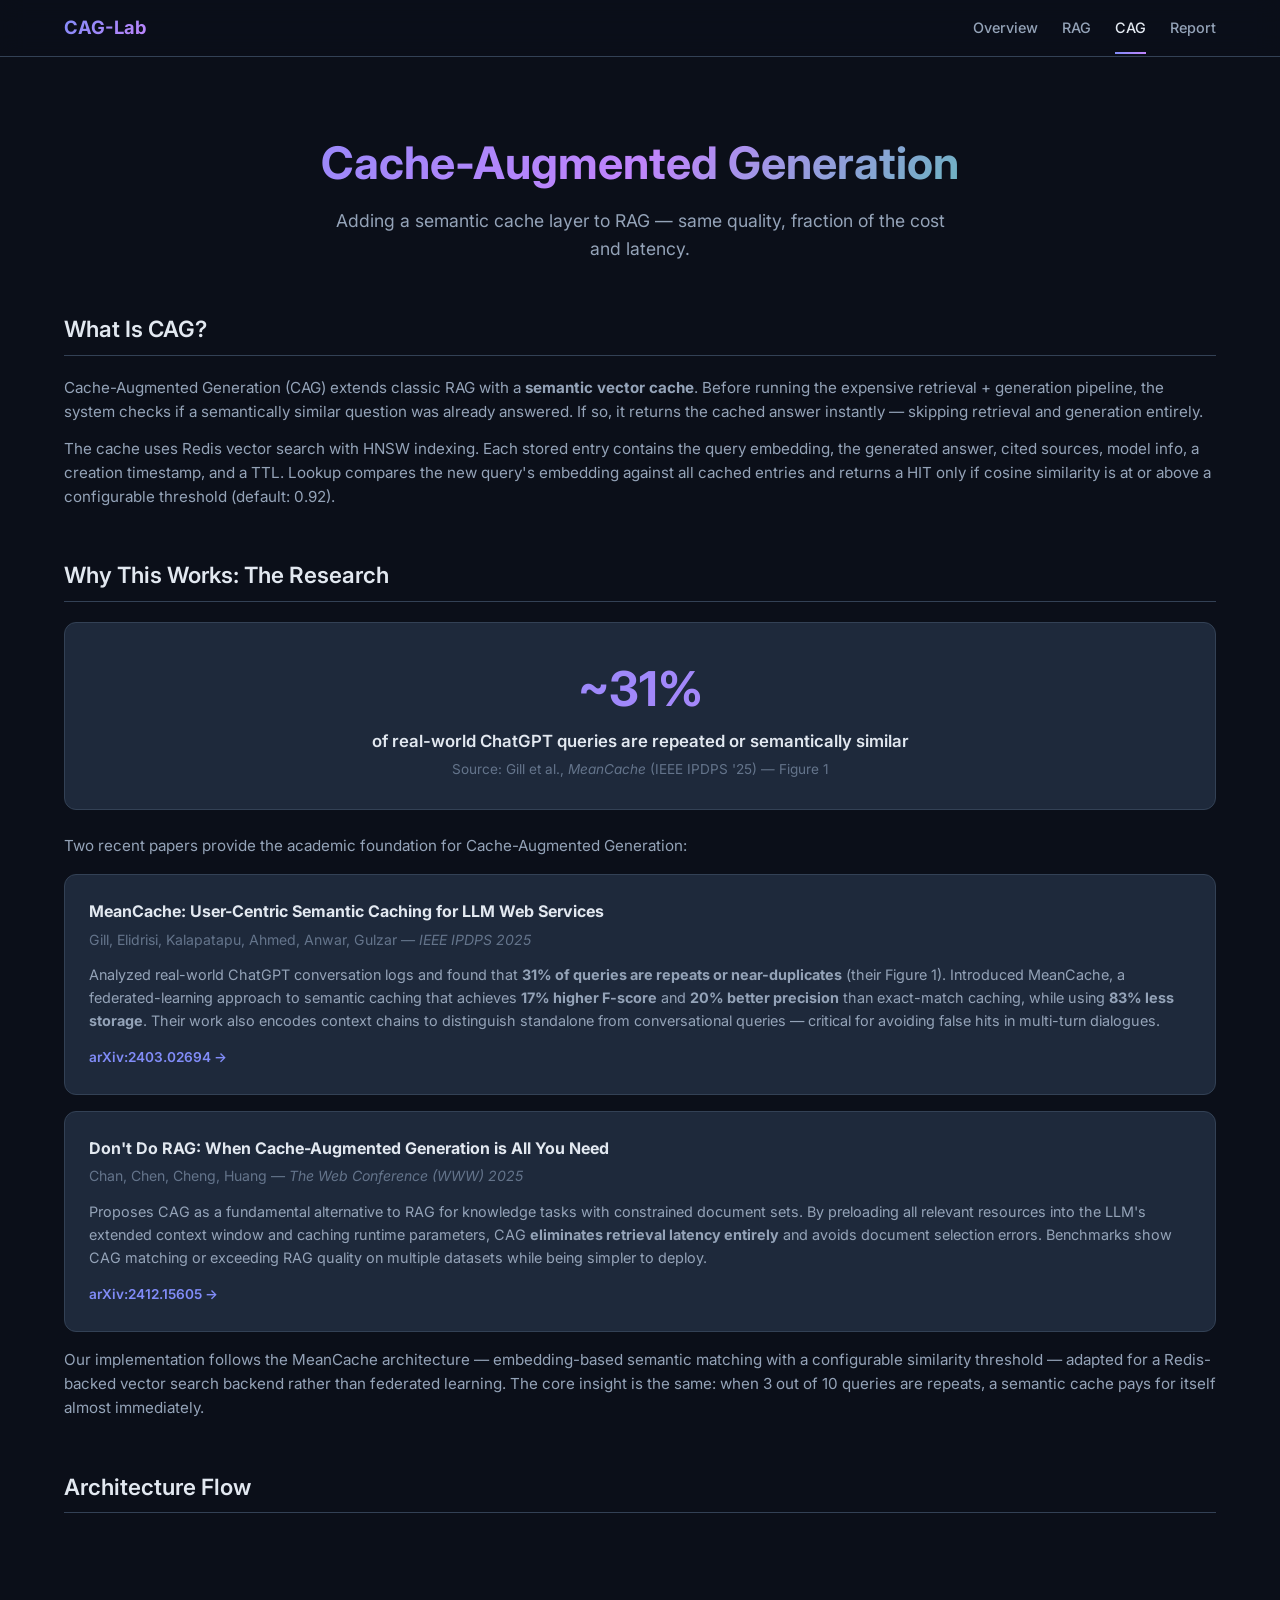
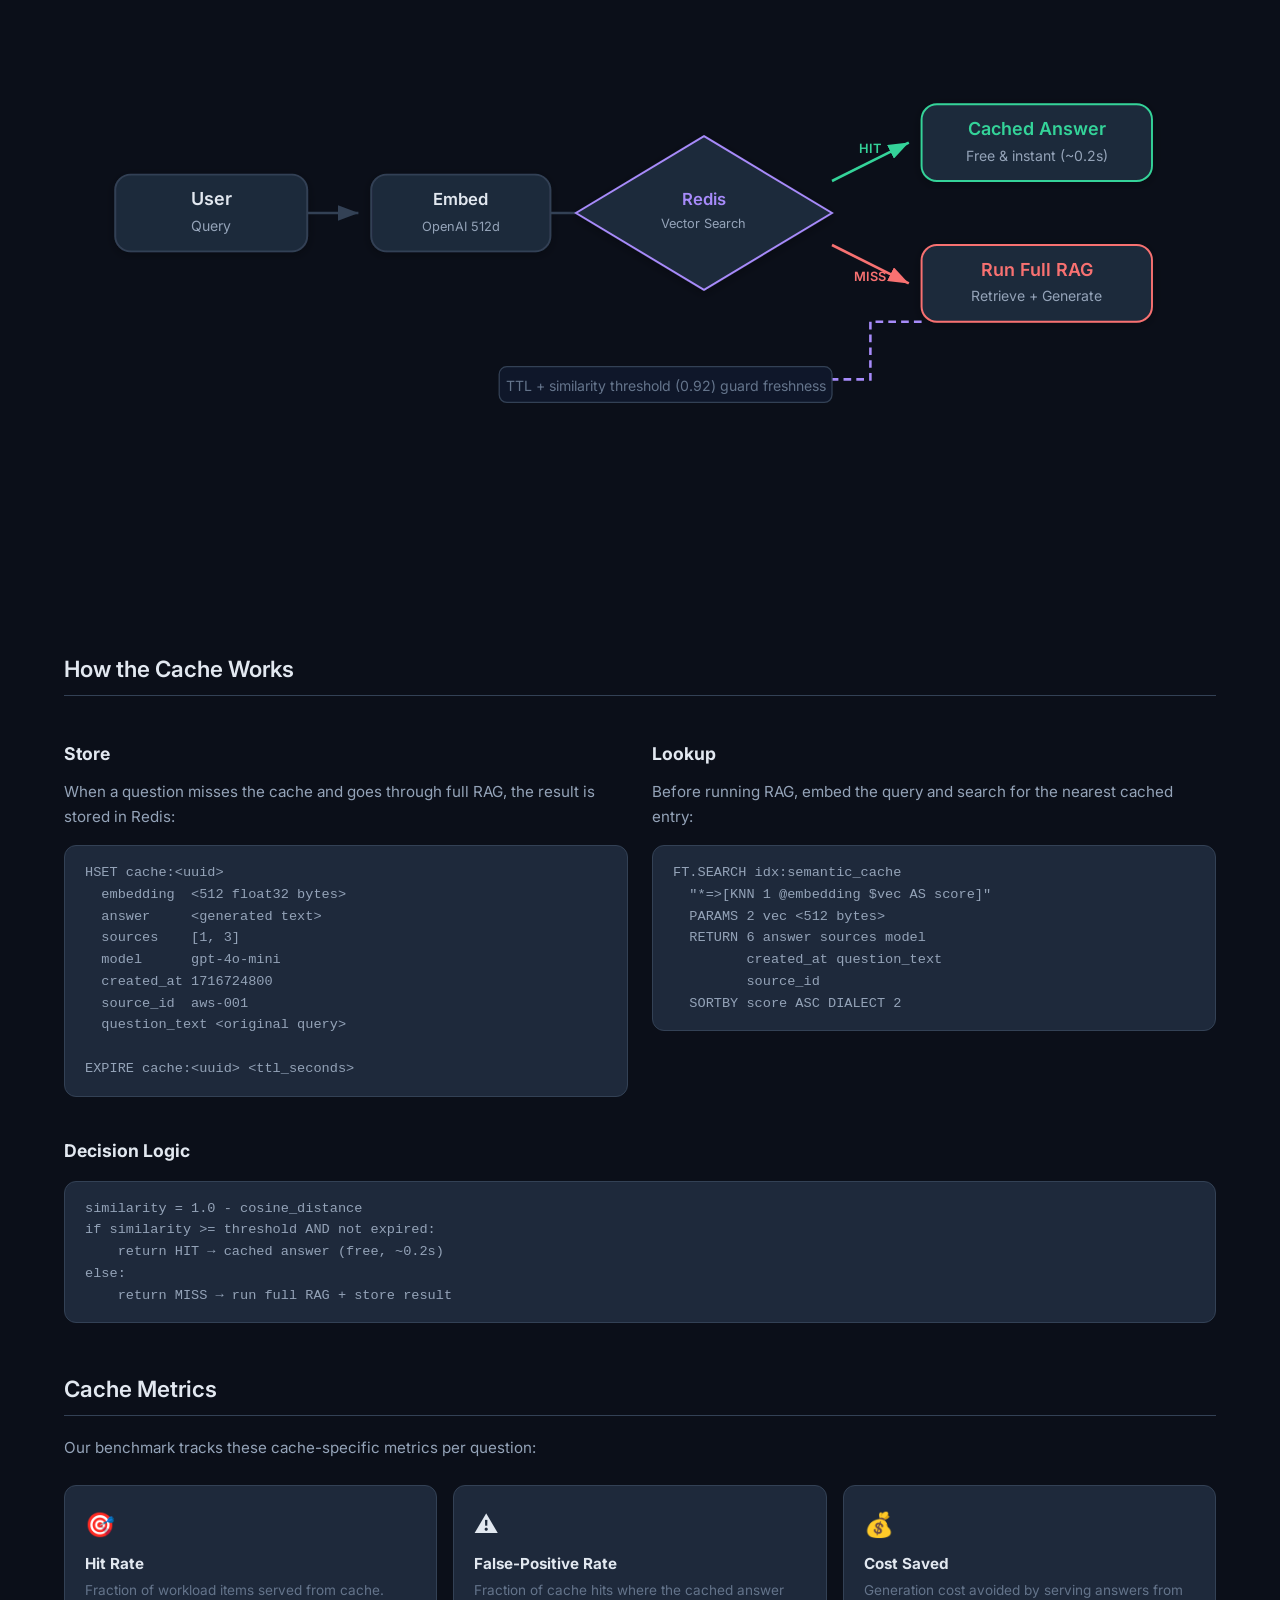
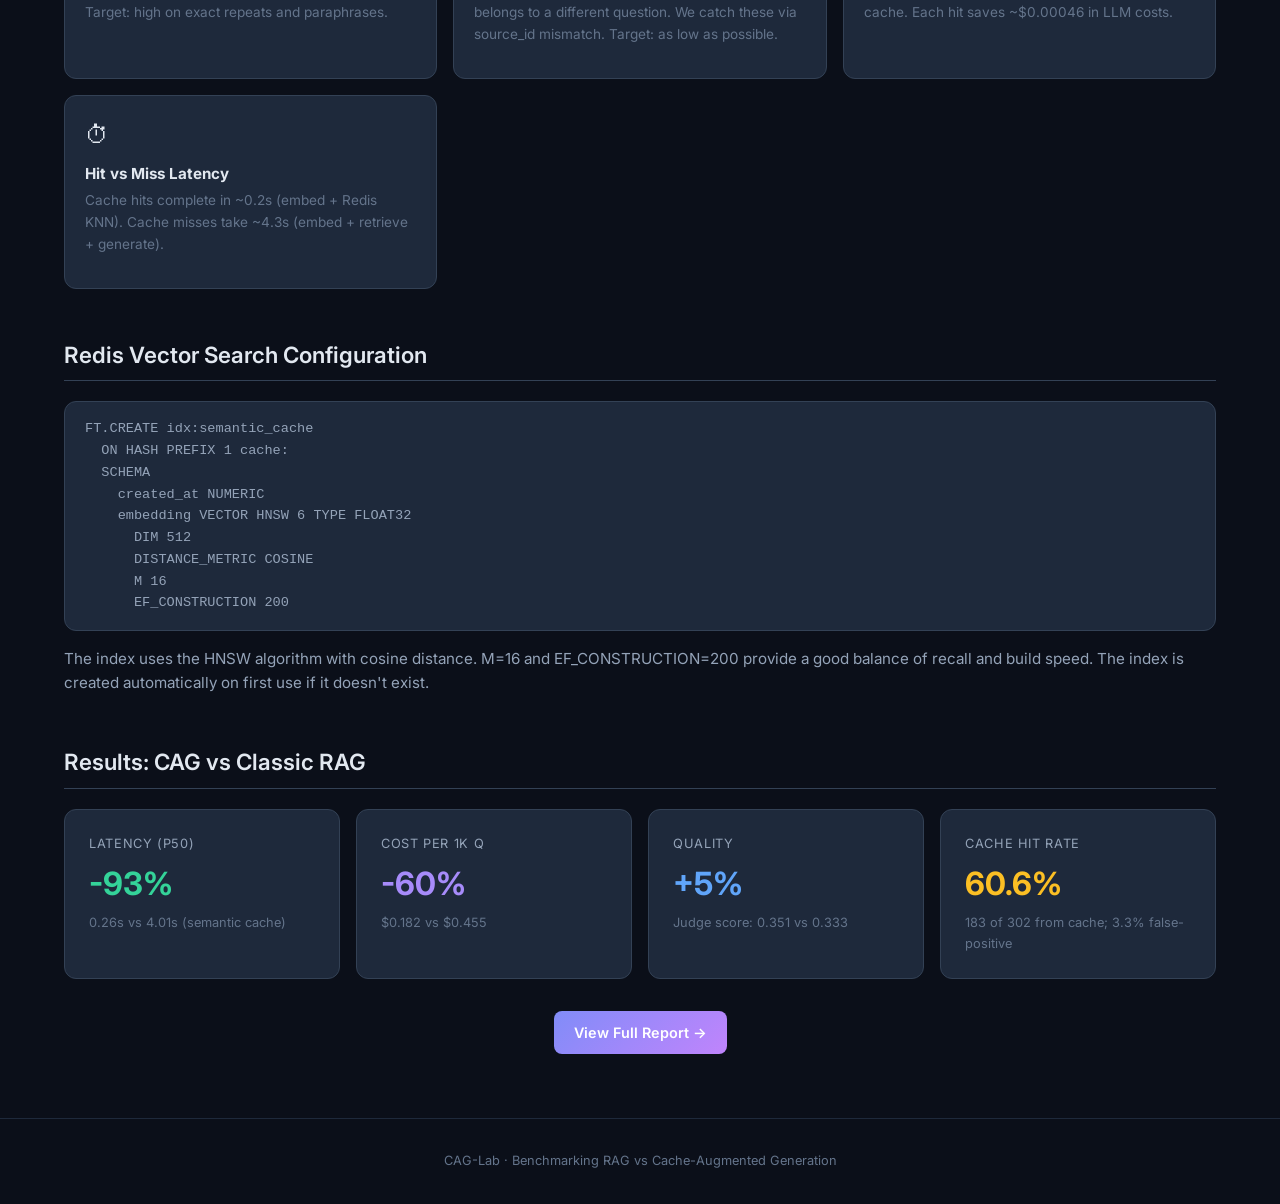
==== docs/cag.html @ b85b1c67 "Add RAG Baseline and Semantic Cache reports; implement comparison report generator - Created markdow" ====
<!DOCTYPE html>
<html lang="en">
<head>
<meta charset="UTF-8">
<meta name="viewport" content="width=device-width, initial-scale=1.0">
<title>CAG — Cache-Augmented Generation | CAG-Lab</title>
<link href="https://fonts.googleapis.com/css2?family=Inter:wght@400;600;700&display=swap" rel="stylesheet">
<link rel="stylesheet" href="assets/style.css">
</head>
<body>

<nav>
  <div class="nav-inner">
    <a href="index.html" class="nav-brand">CAG-Lab</a>
    <ul class="nav-links">
      <li><a href="index.html">Overview</a></li>
      <li><a href="rag.html">RAG</a></li>
      <li><a href="cag.html" class="active">CAG</a></li>
      <li><a href="report.html">Report</a></li>
    </ul>
  </div>
</nav>

<div class="container">

<section class="hero">
  <h1>Cache-Augmented Generation</h1>
  <p>Adding a semantic cache layer to RAG — same quality, fraction of the cost and latency.</p>
</section>

<div class="section">
  <h2>What Is CAG?</h2>
  <p>Cache-Augmented Generation (CAG) extends classic RAG with a <strong>semantic vector cache</strong>. Before running the expensive retrieval + generation pipeline, the system checks if a semantically similar question was already answered. If so, it returns the cached answer instantly — skipping retrieval and generation entirely.</p>
  <p>The cache uses Redis vector search with HNSW indexing. Each stored entry contains the query embedding, the generated answer, cited sources, model info, a creation timestamp, and a TTL. Lookup compares the new query's embedding against all cached entries and returns a HIT only if cosine similarity is at or above a configurable threshold (default: 0.92).</p>
</div>

<div class="section">
  <h2>Why This Works: The Research</h2>

  <div style="background:var(--surface); border-radius:var(--radius); padding:28px; border:1px solid var(--border); text-align:center; margin-bottom:24px;">
    <div style="font-size:3rem; font-weight:700; background:linear-gradient(135deg,var(--accent-1),var(--accent-2)); -webkit-background-clip:text; -webkit-text-fill-color:transparent;">~31%</div>
    <div style="font-size:1.05rem; color:var(--text); font-weight:600;">of real-world ChatGPT queries are repeated or semantically similar</div>
    <div style="font-size:0.85rem; color:var(--dim); margin-top:4px;">Source: Gill et al., <em>MeanCache</em> (IEEE IPDPS '25) — Figure 1</div>
  </div>

  <p>Two recent papers provide the academic foundation for Cache-Augmented Generation:</p>

  <div style="background:var(--surface); border-radius:var(--radius); padding:24px; border:1px solid var(--border); margin:16px 0;">
    <h4 style="color:var(--text); margin-bottom:4px;">MeanCache: User-Centric Semantic Caching for LLM Web Services</h4>
    <p style="color:var(--dim); font-size:0.88rem;">Gill, Elidrisi, Kalapatapu, Ahmed, Anwar, Gulzar — <em>IEEE IPDPS 2025</em></p>
    <p style="color:var(--muted); font-size:0.9rem; margin-top:8px;">Analyzed real-world ChatGPT conversation logs and found that <strong>31% of queries are repeats or near-duplicates</strong> (their Figure 1). Introduced MeanCache, a federated-learning approach to semantic caching that achieves <strong>17% higher F-score</strong> and <strong>20% better precision</strong> than exact-match caching, while using <strong>83% less storage</strong>. Their work also encodes context chains to distinguish standalone from conversational queries — critical for avoiding false hits in multi-turn dialogues.</p>
    <a href="https://arxiv.org/abs/2403.02694" target="_blank" rel="noopener" style="color:var(--accent-1); font-size:0.85rem; font-weight:600;">arXiv:2403.02694 &rarr;</a>
  </div>

  <div style="background:var(--surface); border-radius:var(--radius); padding:24px; border:1px solid var(--border); margin:16px 0;">
    <h4 style="color:var(--text); margin-bottom:4px;">Don't Do RAG: When Cache-Augmented Generation is All You Need</h4>
    <p style="color:var(--dim); font-size:0.88rem;">Chan, Chen, Cheng, Huang — <em>The Web Conference (WWW) 2025</em></p>
    <p style="color:var(--muted); font-size:0.9rem; margin-top:8px;">Proposes CAG as a fundamental alternative to RAG for knowledge tasks with constrained document sets. By preloading all relevant resources into the LLM's extended context window and caching runtime parameters, CAG <strong>eliminates retrieval latency entirely</strong> and avoids document selection errors. Benchmarks show CAG matching or exceeding RAG quality on multiple datasets while being simpler to deploy.</p>
    <a href="https://arxiv.org/abs/2412.15605" target="_blank" rel="noopener" style="color:var(--accent-1); font-size:0.85rem; font-weight:600;">arXiv:2412.15605 &rarr;</a>
  </div>

  <p style="margin-top:16px;">Our implementation follows the MeanCache architecture — embedding-based semantic matching with a configurable similarity threshold — adapted for a Redis-backed vector search backend rather than federated learning. The core insight is the same: when 3 out of 10 queries are repeats, a semantic cache pays for itself almost immediately.</p>
</div>

<div class="section">
  <h2>Architecture Flow</h2>

  <svg class="diagram" viewBox="0 0 900 480" xmlns="http://www.w3.org/2000/svg">
    <defs>
      <linearGradient id="g1" x1="0" y1="0" x2="1" y2="1"><stop offset="0%" stop-color="#818cf8"/><stop offset="100%" stop-color="#c084fc"/></linearGradient>
      <filter id="shadow"><feDropShadow dx="0" dy="2" stdDeviation="4" flood-opacity="0.3"/></filter>
    </defs>

    <!-- User Query -->
    <rect x="40" y="170" width="150" height="60" rx="12" fill="#1e293b" stroke="#334155" stroke-width="1.5" filter="url(#shadow)"/>
    <text x="115" y="194" fill="#e2e8f0" font-size="14" font-weight="600" text-anchor="middle">User</text>
    <text x="115" y="214" fill="#94a3b8" font-size="11" text-anchor="middle">Query</text>

    <!-- Arrow to Embed -->
    <line x1="190" y1="200" x2="230" y2="200" stroke="#334155" stroke-width="2" marker-end="url(#a1)"/>
    <defs><marker id="a1" markerWidth="8" markerHeight="6" refX="8" refY="3" orient="auto"><polygon points="0 0, 8 3, 0 6" fill="#334155"/></marker></defs>

    <!-- Embed -->
    <rect x="240" y="170" width="140" height="60" rx="12" fill="#1e293b" stroke="#334155" stroke-width="1.5" filter="url(#shadow)"/>
    <text x="310" y="194" fill="#e2e8f0" font-size="13" font-weight="600" text-anchor="middle">Embed</text>
    <text x="310" y="214" fill="#94a3b8" font-size="10" text-anchor="middle">OpenAI 512d</text>

    <!-- Arrow to Cache Decision -->
    <line x1="380" y1="200" x2="430" y2="200" stroke="#334155" stroke-width="2" marker-end="url(#a1)"/>

    <!-- Redis Cache (diamond shape) -->
    <polygon points="500,140 600,200 500,260 400,200" fill="#1e293b" stroke="#a78bfa" stroke-width="1.5" filter="url(#shadow)"/>
    <text x="500" y="194" fill="#a78bfa" font-size="13" font-weight="600" text-anchor="middle">Redis</text>
    <text x="500" y="212" fill="#94a3b8" font-size="10" text-anchor="middle">Vector Search</text>

    <!-- Arrow HIT -> -->
    <line x1="600" y1="175" x2="660" y2="145" stroke="#34d399" stroke-width="2" marker-end="url(#ag)"/>
    <text x="630" y="153" fill="#34d399" font-size="10" font-weight="600" text-anchor="middle">HIT</text>

    <!-- Cached Answer -->
    <rect x="670" y="115" width="180" height="60" rx="12" fill="#1e293b" stroke="#34d399" stroke-width="1.5" filter="url(#shadow)"/>
    <text x="760" y="139" fill="#34d399" font-size="14" font-weight="600" text-anchor="middle">Cached Answer</text>
    <text x="760" y="159" fill="#94a3b8" font-size="11" text-anchor="middle">Free &amp; instant (~0.2s)</text>

    <!-- Arrow MISS -> -->
    <line x1="600" y1="225" x2="660" y2="255" stroke="#f87171" stroke-width="2" marker-end="url(#ar)"/>
    <text x="630" y="253" fill="#f87171" font-size="10" font-weight="600" text-anchor="middle">MISS</text>

    <!-- MISS: Full RAG -->
    <rect x="670" y="225" width="180" height="60" rx="12" fill="#1e293b" stroke="#f87171" stroke-width="1.5" filter="url(#shadow)"/>
    <text x="760" y="249" fill="#f87171" font-size="14" font-weight="600" text-anchor="middle">Run Full RAG</text>
    <text x="760" y="269" fill="#94a3b8" font-size="11" text-anchor="middle">Retrieve + Generate</text>

    <!-- Arrow from full RAG back to cache (store) -->
    <path d="M670 285 L630 285 L630 330 L500 330" stroke="#a78bfa" stroke-width="2" fill="none" stroke-dasharray="6 4" marker-end="url(#ap)"/>
    <text x="565" y="345" fill="#a78bfa" font-size="10" text-anchor="middle">Store Result</text>

    <!-- TTL label -->
    <rect x="340" y="320" width="260" height="28" rx="6" fill="#0f172a" stroke="#334155" stroke-width="1"/>
    <text x="470" y="339" fill="#64748b" font-size="11" text-anchor="middle">TTL + similarity threshold (0.92) guard freshness</text>

    <defs>
      <marker id="ag" markerWidth="8" markerHeight="6" refX="8" refY="3" orient="auto"><polygon points="0 0, 8 3, 0 6" fill="#34d399"/></marker>
      <marker id="ar" markerWidth="8" markerHeight="6" refX="8" refY="3" orient="auto"><polygon points="0 0, 8 3, 0 6" fill="#f87171"/></marker>
      <marker id="ap" markerWidth="8" markerHeight="6" refX="8" refY="3" orient="auto"><polygon points="0 0, 8 3, 0 6" fill="#a78bfa"/></marker>
    </defs>
  </svg>
</div>

<div class="section">
  <h2>How the Cache Works</h2>
  <div class="two-col">
    <div>
      <h3>Store</h3>
      <p>When a question misses the cache and goes through full RAG, the result is stored in Redis:</p>
      <pre class="code-block">HSET cache:&lt;uuid&gt;
  embedding  &lt;512 float32 bytes&gt;
  answer     &lt;generated text&gt;
  sources    [1, 3]
  model      gpt-4o-mini
  created_at 1716724800
  source_id  aws-001
  question_text &lt;original query&gt;

EXPIRE cache:&lt;uuid&gt; &lt;ttl_seconds&gt;</pre>
    </div>
    <div>
      <h3>Lookup</h3>
      <p>Before running RAG, embed the query and search for the nearest cached entry:</p>
      <pre class="code-block">FT.SEARCH idx:semantic_cache
  "*=&gt;[KNN 1 @embedding $vec AS score]"
  PARAMS 2 vec &lt;512 bytes&gt;
  RETURN 6 answer sources model
         created_at question_text
         source_id
  SORTBY score ASC DIALECT 2</pre>
    </div>
  </div>

  <h3 style="margin-top:24px;">Decision Logic</h3>
  <pre class="code-block">similarity = 1.0 - cosine_distance
if similarity &gt;= threshold AND not expired:
    return HIT &rarr; cached answer (free, ~0.2s)
else:
    return MISS &rarr; run full RAG + store result</pre>
</div>

<div class="section">
  <h2>Cache Metrics</h2>
  <p>Our benchmark tracks these cache-specific metrics per question:</p>

  <div class="feature-grid">
    <div class="feature-item">
      <div class="icon">&#127919;</div>
      <h4>Hit Rate</h4>
      <p>Fraction of workload items served from cache. Target: high on exact repeats and paraphrases.</p>
    </div>
    <div class="feature-item">
      <div class="icon">&#9888;</div>
      <h4>False-Positive Rate</h4>
      <p>Fraction of cache hits where the cached answer belongs to a different question. We catch these via source_id mismatch. Target: as low as possible.</p>
    </div>
    <div class="feature-item">
      <div class="icon">&#128176;</div>
      <h4>Cost Saved</h4>
      <p>Generation cost avoided by serving answers from cache. Each hit saves ~$0.00046 in LLM costs.</p>
    </div>
    <div class="feature-item">
      <div class="icon">&#9201;</div>
      <h4>Hit vs Miss Latency</h4>
      <p>Cache hits complete in ~0.2s (embed + Redis KNN). Cache misses take ~4.3s (embed + retrieve + generate).</p>
    </div>
  </div>
</div>

<div class="section">
  <h2>Redis Vector Search Configuration</h2>
  <pre class="code-block">FT.CREATE idx:semantic_cache
  ON HASH PREFIX 1 cache:
  SCHEMA
    created_at NUMERIC
    embedding VECTOR HNSW 6 TYPE FLOAT32
      DIM 512
      DISTANCE_METRIC COSINE
      M 16
      EF_CONSTRUCTION 200</pre>
  <p style="margin-top:12px;">The index uses the HNSW algorithm with cosine distance. M=16 and EF_CONSTRUCTION=200 provide a good balance of recall and build speed. The index is created automatically on first use if it doesn't exist.</p>
</div>

<div class="section">
  <h2>Results: CAG vs Classic RAG</h2>
  <div class="cards">
    <div class="card">
      <div class="label">Latency (p50)</div>
      <div class="value green">-93%</div>
      <div class="sub">0.26s vs 4.01s (semantic cache)</div>
    </div>
    <div class="card">
      <div class="label">Cost per 1k Q</div>
      <div class="value purple">-60%</div>
      <div class="sub">$0.182 vs $0.455</div>
    </div>
    <div class="card">
      <div class="label">Quality</div>
      <div class="value blue">+5%</div>
      <div class="sub">Judge score: 0.351 vs 0.333</div>
    </div>
    <div class="card">
      <div class="label">Cache Hit Rate</div>
      <div class="value amber">60.6%</div>
      <div class="sub">183 of 302 from cache; 3.3% false-positive</div>
    </div>
  </div>
  <p style="margin-top:16px; text-align:center;">
    <a href="report.html" class="btn primary">View Full Report &rarr;</a>
  </p>
</div>

</div>

<footer>
  CAG-Lab &middot; Benchmarking RAG vs Cache-Augmented Generation
</footer>

</body>
</html>
---- docs/assets/style.css ----
:root {
  --bg: #0b0f19;
  --surface: #1e293b;
  --surface-hover: #263348;
  --border: #334155;
  --text: #e2e8f0;
  --muted: #94a3b8;
  --dim: #64748b;
  --accent-1: #818cf8;
  --accent-2: #c084fc;
  --green: #34d399;
  --blue: #60a5fa;
  --purple: #a78bfa;
  --amber: #fbbf24;
  --red: #f87171;
  --radius: 12px;
}

* { margin:0; padding:0; box-sizing:border-box; }

body {
  font-family: 'Inter', -apple-system, BlinkMacSystemFont, sans-serif;
  background: var(--bg);
  color: var(--text);
  line-height: 1.6;
  min-height: 100vh;
}

a { color: var(--accent-1); text-decoration: none; transition: color .15s; }
a:hover { color: var(--accent-2); }

nav {
  position: sticky; top: 0; z-index: 100;
  background: rgba(11,15,25,.92);
  backdrop-filter: blur(12px);
  border-bottom: 1px solid var(--border);
}
.nav-inner {
  max-width: 1200px; margin: 0 auto; padding: 0 24px;
  display: flex; align-items: center; gap: 32px; height: 56px;
}
.nav-brand {
  font-size: 1.15rem; font-weight: 700;
  background: linear-gradient(135deg, var(--accent-1), var(--accent-2));
  -webkit-background-clip: text; -webkit-text-fill-color: transparent;
}
.nav-links { display: flex; gap: 24px; list-style: none; margin-left: auto; }
.nav-links a { color: var(--muted); font-size: 0.9rem; font-weight: 500; }
.nav-links a:hover, .nav-links a.active { color: var(--text); }
.nav-links a.active { position: relative; }
.nav-links a.active::after {
  content: ''; position: absolute; bottom: -18px; left: 0; right: 0;
  height: 2px; background: linear-gradient(90deg, var(--accent-1), var(--accent-2));
}

.container { max-width: 1200px; margin: 0 auto; padding: 0 24px; }
footer {
  text-align: center; color: var(--dim); font-size: 0.8rem;
  padding: 32px 24px; border-top: 1px solid var(--surface); margin-top: 64px;
}

.hero { text-align: center; padding: 80px 24px 48px; }
.hero h1 {
  font-size: 2.8rem; font-weight: 700; line-height: 1.2;
  background: linear-gradient(135deg, var(--accent-1), var(--accent-2), var(--green));
  -webkit-background-clip: text; -webkit-text-fill-color: transparent;
}
.hero p { color: var(--muted); font-size: 1.1rem; margin-top: 16px; max-width: 640px; margin-left: auto; margin-right: auto; }

.section { margin-bottom: 48px; }
.section h2 {
  font-size: 1.4rem; font-weight: 600;
  color: var(--text);
  border-bottom: 1px solid var(--border);
  padding-bottom: 8px; margin-bottom: 20px;
}
.section h3 { font-size: 1.1rem; color: var(--text); margin: 24px 0 12px; }
.section p { color: var(--muted); font-size: 0.95rem; margin-bottom: 12px; }

.cards {
  display: grid;
  grid-template-columns: repeat(auto-fit, minmax(260px, 1fr));
  gap: 16px; margin-bottom: 32px;
}
.card {
  background: var(--surface); border-radius: var(--radius);
  padding: 24px; border: 1px solid var(--border);
  transition: border-color .2s, transform .2s;
}
.card:hover { border-color: var(--accent-1); transform: translateY(-2px); }
.card .label {
  font-size: 0.8rem; color: var(--muted);
  text-transform: uppercase; letter-spacing: 0.05em; margin-bottom: 4px;
}
.card .value { font-size: 2rem; font-weight: 700; }
.card .value.green { color: var(--green); }
.card .value.blue { color: var(--blue); }
.card .value.purple { color: var(--purple); }
.card .value.amber { color: var(--amber); }
.card .value.red { color: var(--red); }
.card .sub { font-size: 0.8rem; color: var(--dim); margin-top: 4px; }

table {
  width: 100%; border-collapse: collapse;
  background: var(--surface); border-radius: var(--radius);
  overflow: hidden; border: 1px solid var(--border);
}
th, td { padding: 12px 16px; text-align: left; }
th {
  background: #0f172a; color: var(--muted);
  font-weight: 600; font-size: 0.85rem; text-transform: uppercase;
}
td { border-top: 1px solid var(--border); font-size: 0.9rem; }
tr:hover td { background: var(--surface-hover); }

.btn {
  display: inline-flex; align-items: center; gap: 8px;
  padding: 10px 20px; border-radius: 8px;
  font-size: 0.9rem; font-weight: 600; cursor: pointer;
  border: 1px solid var(--border); background: var(--surface);
  color: var(--text); transition: all .2s;
}
.btn:hover {
  border-color: var(--accent-1); background: var(--surface-hover);
  transform: translateY(-1px);
}
.btn.primary {
  background: linear-gradient(135deg, var(--accent-1), var(--accent-2));
  border: none; color: #fff;
}
.btn.primary:hover { opacity: .9; transform: translateY(-2px); }

svg.diagram { max-width: 100%; margin: 24px 0; }

.chart-row { display: grid; grid-template-columns: 1fr 1fr; gap: 24px; }
@media(max-width:768px) { .chart-row { grid-template-columns: 1fr; } }

.chart-box {
  background: var(--surface); border-radius: var(--radius);
  padding: 24px; border: 1px solid var(--border);
}
.chart-box h3 { font-size: 0.95rem; color: var(--muted); margin-bottom: 16px; text-align: center; }
.chart-box canvas { max-height: 320px; }

.badge {
  display: inline-block; padding: 2px 8px; border-radius: 6px;
  font-size: 0.75rem; font-weight: 600;
}
.badge.green { background: #064e3b; color: var(--green); }
.badge.blue { background: #1e3a5f; color: var(--blue); }
.badge.purple { background: #3b0764; color: var(--purple); }
.badge.red { background: #4c0519; color: var(--red); }

pre.code-block {
  background: var(--surface); border-radius: var(--radius);
  padding: 16px 20px; border: 1px solid var(--border);
  font-family: 'JetBrains Mono', 'Fira Code', monospace;
  font-size: 0.85rem; color: var(--muted);
  overflow-x: auto; margin: 16px 0;
}

.feature-grid {
  display: grid;
  grid-template-columns: repeat(auto-fit, minmax(280px, 1fr));
  gap: 16px; margin: 24px 0;
}
.feature-item {
  background: var(--surface); border-radius: var(--radius);
  padding: 20px; border: 1px solid var(--border);
}
.feature-item .icon { font-size: 1.5rem; margin-bottom: 8px; }
.feature-item h4 { font-size: 0.95rem; color: var(--text); margin-bottom: 4px; }
.feature-item p { font-size: 0.85rem; color: var(--dim); }

.step-flow {
  display: flex; flex-wrap: wrap; gap: 16px; align-items: center;
  justify-content: center; margin: 32px 0;
}
.step {
  background: var(--surface); border: 1px solid var(--border);
  border-radius: var(--radius); padding: 20px 28px; text-align: center;
  min-width: 140px;
}
.step .step-num {
  width: 28px; height: 28px; border-radius: 50%;
  background: linear-gradient(135deg, var(--accent-1), var(--accent-2));
  color: #fff; font-size: 0.8rem; font-weight: 700;
  display: flex; align-items: center; justify-content: center;
  margin: 0 auto 8px;
}
.step h4 { font-size: 0.9rem; color: var(--text); margin: 4px 0; }
.step p { font-size: 0.78rem; color: var(--dim); }
.step-arrow { color: var(--accent-1); font-size: 1.5rem; font-weight: 700; }

@media(max-width:768px) {
  .step-flow { flex-direction: column; }
  .step-arrow { transform: rotate(90deg); }
}

.two-col { display: grid; grid-template-columns: 1fr 1fr; gap: 24px; }
@media(max-width:768px) { .two-col { grid-template-columns: 1fr; } }
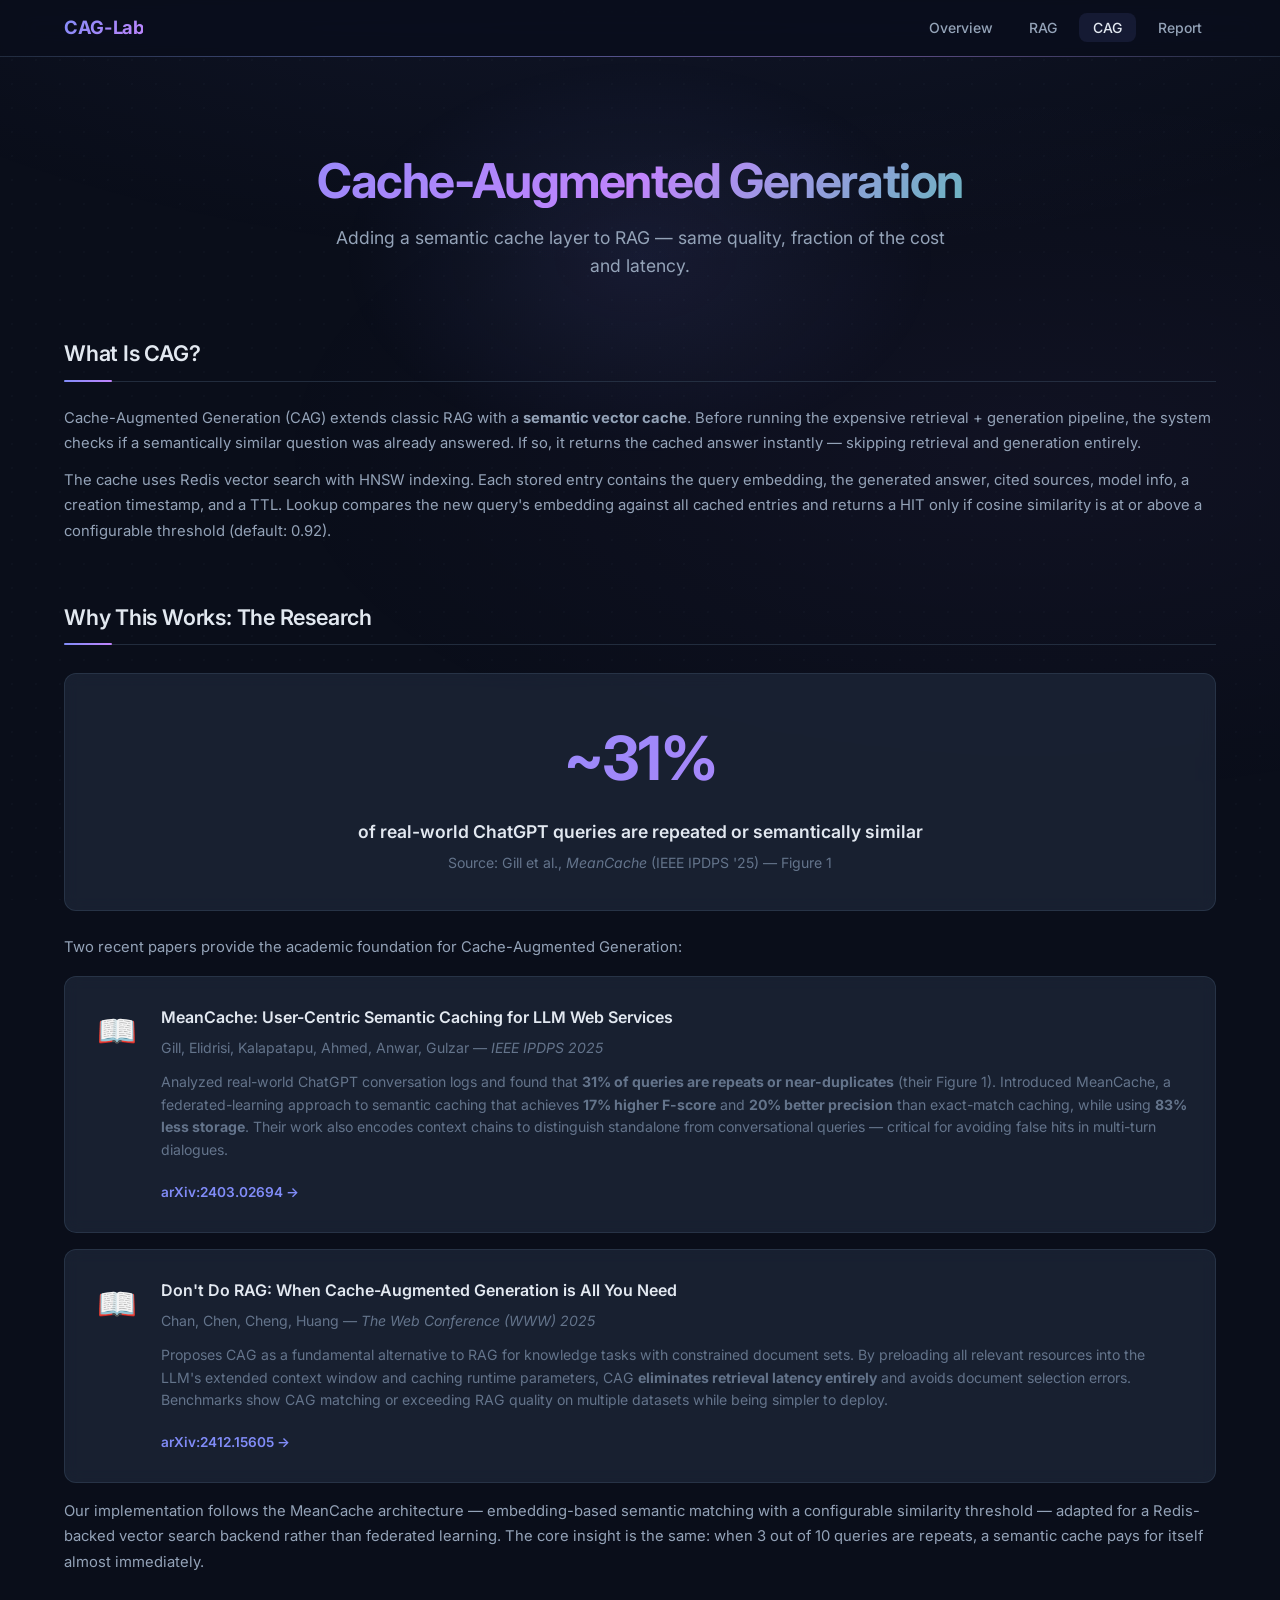
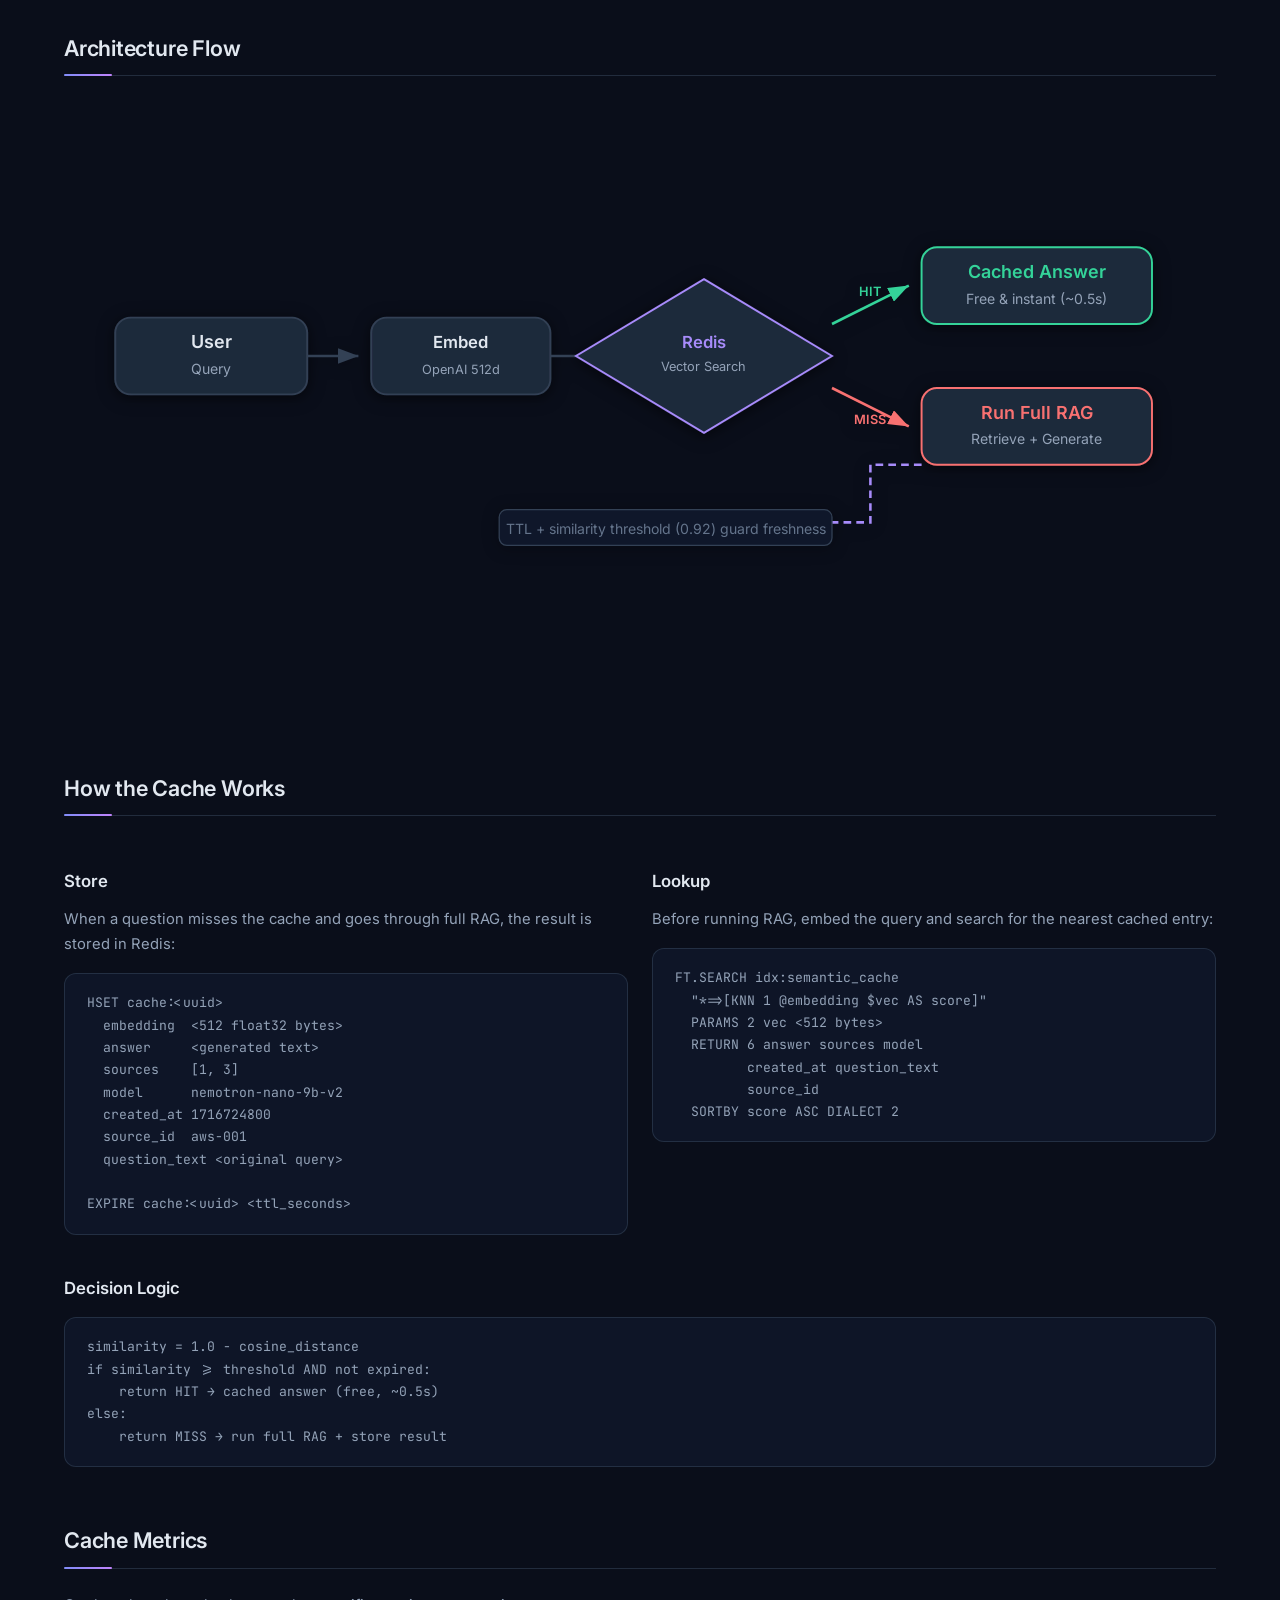
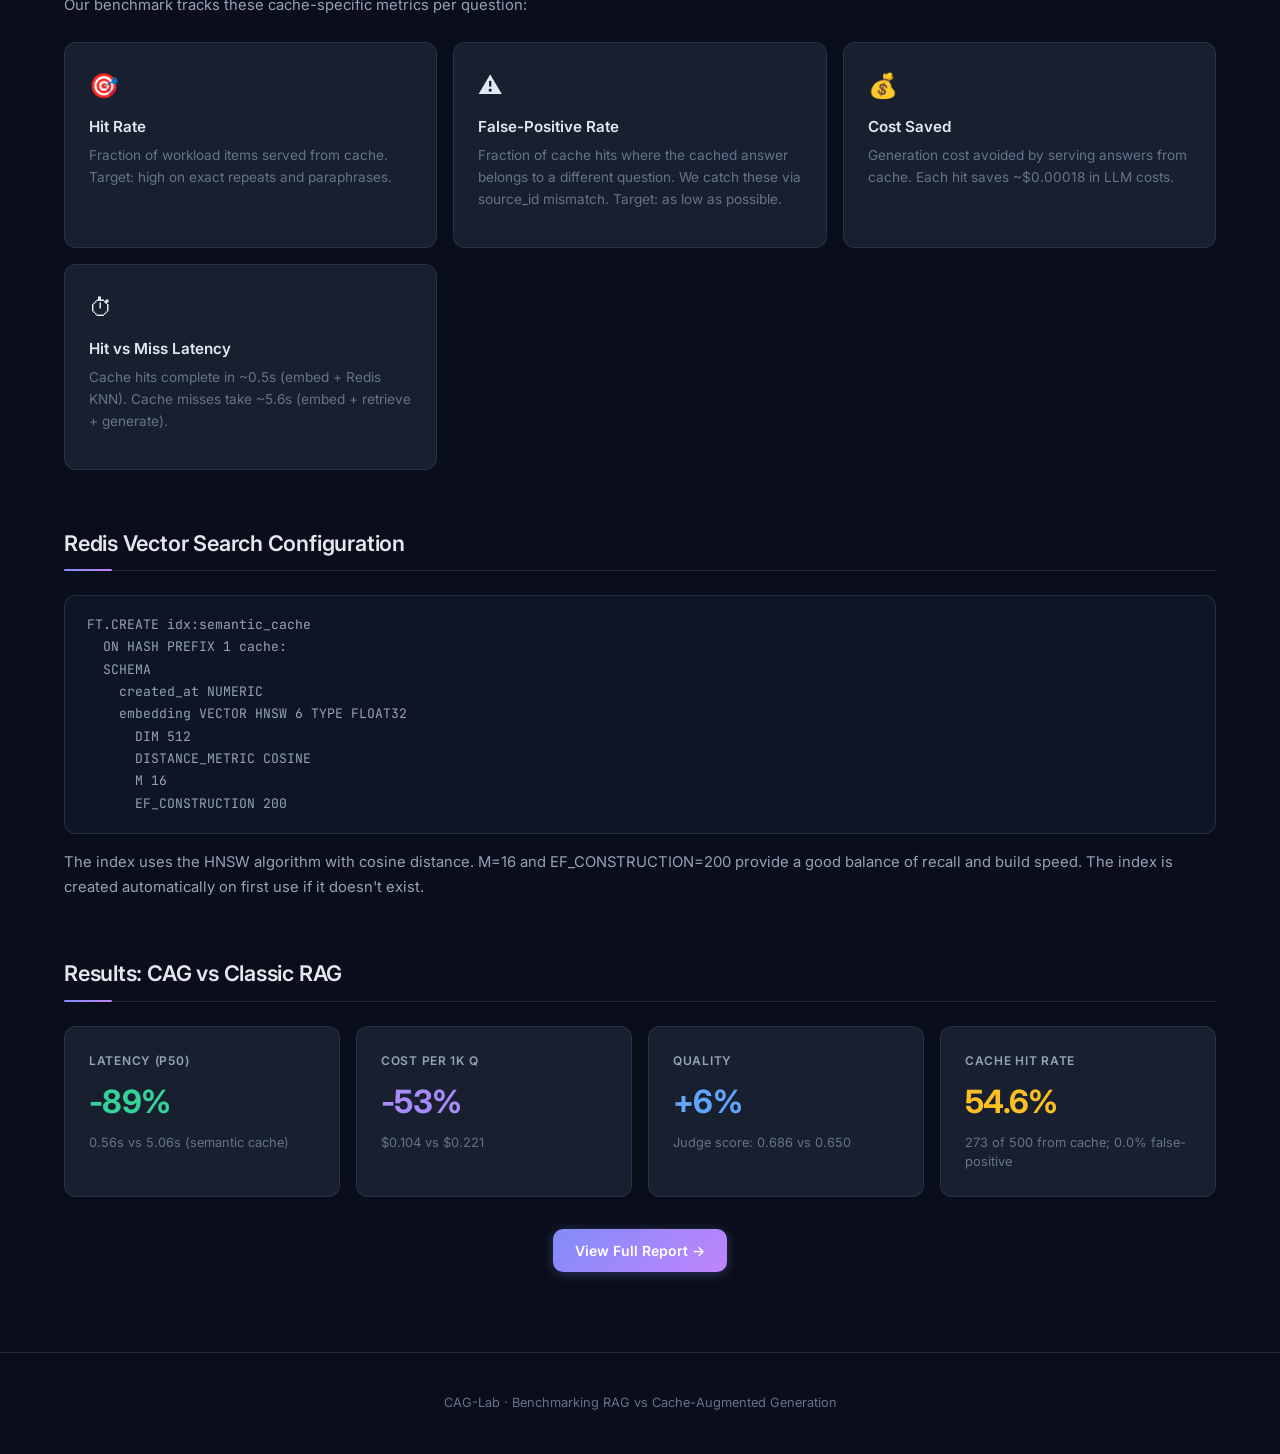
==== commit 6fa7d343: "feat: Add script to export Qdrant collection to Parquet and upload to HuggingFace Hub - Implemented " ====
--- a/docs/cag.html
+++ b/docs/cag.html
@@ -4,7 +4,7 @@
 <meta charset="UTF-8">
 <meta name="viewport" content="width=device-width, initial-scale=1.0">
 <title>CAG — Cache-Augmented Generation | CAG-Lab</title>
-<link href="https://fonts.googleapis.com/css2?family=Inter:wght@400;600;700&display=swap" rel="stylesheet">
+<link href="https://fonts.googleapis.com/css2?family=Inter:wght@400;500;600;700&family=JetBrains+Mono:wght@400;500&display=swap" rel="stylesheet">
 <link rel="stylesheet" href="assets/style.css">
 </head>
 <body>
@@ -37,26 +37,32 @@
 <div class="section">
   <h2>Why This Works: The Research</h2>
 
-  <div style="background:var(--surface); border-radius:var(--radius); padding:28px; border:1px solid var(--border); text-align:center; margin-bottom:24px;">
-    <div style="font-size:3rem; font-weight:700; background:linear-gradient(135deg,var(--accent-1),var(--accent-2)); -webkit-background-clip:text; -webkit-text-fill-color:transparent;">~31%</div>
-    <div style="font-size:1.05rem; color:var(--text); font-weight:600;">of real-world ChatGPT queries are repeated or semantically similar</div>
-    <div style="font-size:0.85rem; color:var(--dim); margin-top:4px;">Source: Gill et al., <em>MeanCache</em> (IEEE IPDPS '25) — Figure 1</div>
+  <div class="stat-block" style="margin-bottom:24px;">
+    <div class="big-num">~31%</div>
+    <div class="label">of real-world ChatGPT queries are repeated or semantically similar</div>
+    <div class="detail">Source: Gill et al., <em>MeanCache</em> (IEEE IPDPS '25) — Figure 1</div>
   </div>
 
   <p>Two recent papers provide the academic foundation for Cache-Augmented Generation:</p>
 
-  <div style="background:var(--surface); border-radius:var(--radius); padding:24px; border:1px solid var(--border); margin:16px 0;">
-    <h4 style="color:var(--text); margin-bottom:4px;">MeanCache: User-Centric Semantic Caching for LLM Web Services</h4>
-    <p style="color:var(--dim); font-size:0.88rem;">Gill, Elidrisi, Kalapatapu, Ahmed, Anwar, Gulzar — <em>IEEE IPDPS 2025</em></p>
-    <p style="color:var(--muted); font-size:0.9rem; margin-top:8px;">Analyzed real-world ChatGPT conversation logs and found that <strong>31% of queries are repeats or near-duplicates</strong> (their Figure 1). Introduced MeanCache, a federated-learning approach to semantic caching that achieves <strong>17% higher F-score</strong> and <strong>20% better precision</strong> than exact-match caching, while using <strong>83% less storage</strong>. Their work also encodes context chains to distinguish standalone from conversational queries — critical for avoiding false hits in multi-turn dialogues.</p>
-    <a href="https://arxiv.org/abs/2403.02694" target="_blank" rel="noopener" style="color:var(--accent-1); font-size:0.85rem; font-weight:600;">arXiv:2403.02694 &rarr;</a>
-  </div>
-
-  <div style="background:var(--surface); border-radius:var(--radius); padding:24px; border:1px solid var(--border); margin:16px 0;">
-    <h4 style="color:var(--text); margin-bottom:4px;">Don't Do RAG: When Cache-Augmented Generation is All You Need</h4>
-    <p style="color:var(--dim); font-size:0.88rem;">Chan, Chen, Cheng, Huang — <em>The Web Conference (WWW) 2025</em></p>
-    <p style="color:var(--muted); font-size:0.9rem; margin-top:8px;">Proposes CAG as a fundamental alternative to RAG for knowledge tasks with constrained document sets. By preloading all relevant resources into the LLM's extended context window and caching runtime parameters, CAG <strong>eliminates retrieval latency entirely</strong> and avoids document selection errors. Benchmarks show CAG matching or exceeding RAG quality on multiple datasets while being simpler to deploy.</p>
-    <a href="https://arxiv.org/abs/2412.15605" target="_blank" rel="noopener" style="color:var(--accent-1); font-size:0.85rem; font-weight:600;">arXiv:2412.15605 &rarr;</a>
+  <div class="paper-ref">
+    <div class="ref-icon">&#128214;</div>
+    <div>
+      <h4>MeanCache: User-Centric Semantic Caching for LLM Web Services</h4>
+      <p>Gill, Elidrisi, Kalapatapu, Ahmed, Anwar, Gulzar — <em>IEEE IPDPS 2025</em></p>
+      <p>Analyzed real-world ChatGPT conversation logs and found that <strong>31% of queries are repeats or near-duplicates</strong> (their Figure 1). Introduced MeanCache, a federated-learning approach to semantic caching that achieves <strong>17% higher F-score</strong> and <strong>20% better precision</strong> than exact-match caching, while using <strong>83% less storage</strong>. Their work also encodes context chains to distinguish standalone from conversational queries — critical for avoiding false hits in multi-turn dialogues.</p>
+      <a class="ref-link" href="https://arxiv.org/abs/2403.02694" target="_blank" rel="noopener">arXiv:2403.02694 &rarr;</a>
+    </div>
+  </div>
+
+  <div class="paper-ref">
+    <div class="ref-icon">&#128214;</div>
+    <div>
+      <h4>Don't Do RAG: When Cache-Augmented Generation is All You Need</h4>
+      <p>Chan, Chen, Cheng, Huang — <em>The Web Conference (WWW) 2025</em></p>
+      <p>Proposes CAG as a fundamental alternative to RAG for knowledge tasks with constrained document sets. By preloading all relevant resources into the LLM's extended context window and caching runtime parameters, CAG <strong>eliminates retrieval latency entirely</strong> and avoids document selection errors. Benchmarks show CAG matching or exceeding RAG quality on multiple datasets while being simpler to deploy.</p>
+      <a class="ref-link" href="https://arxiv.org/abs/2412.15605" target="_blank" rel="noopener">arXiv:2412.15605 &rarr;</a>
+    </div>
   </div>
 
   <p style="margin-top:16px;">Our implementation follows the MeanCache architecture — embedding-based semantic matching with a configurable similarity threshold — adapted for a Redis-backed vector search backend rather than federated learning. The core insight is the same: when 3 out of 10 queries are repeats, a semantic cache pays for itself almost immediately.</p>
@@ -100,7 +106,7 @@
     <!-- Cached Answer -->
     <rect x="670" y="115" width="180" height="60" rx="12" fill="#1e293b" stroke="#34d399" stroke-width="1.5" filter="url(#shadow)"/>
     <text x="760" y="139" fill="#34d399" font-size="14" font-weight="600" text-anchor="middle">Cached Answer</text>
-    <text x="760" y="159" fill="#94a3b8" font-size="11" text-anchor="middle">Free &amp; instant (~0.2s)</text>
+    <text x="760" y="159" fill="#94a3b8" font-size="11" text-anchor="middle">Free &amp; instant (~0.5s)</text>
 
     <!-- Arrow MISS -> -->
     <line x1="600" y1="225" x2="660" y2="255" stroke="#f87171" stroke-width="2" marker-end="url(#ar)"/>
@@ -137,7 +143,7 @@
   embedding  &lt;512 float32 bytes&gt;
   answer     &lt;generated text&gt;
   sources    [1, 3]
-  model      gpt-4o-mini
+  model      nemotron-nano-9b-v2
   created_at 1716724800
   source_id  aws-001
   question_text &lt;original query&gt;
@@ -160,7 +166,7 @@
   <h3 style="margin-top:24px;">Decision Logic</h3>
   <pre class="code-block">similarity = 1.0 - cosine_distance
 if similarity &gt;= threshold AND not expired:
-    return HIT &rarr; cached answer (free, ~0.2s)
+    return HIT &rarr; cached answer (free, ~0.5s)
 else:
     return MISS &rarr; run full RAG + store result</pre>
 </div>
@@ -183,12 +189,12 @@
     <div class="feature-item">
       <div class="icon">&#128176;</div>
       <h4>Cost Saved</h4>
-      <p>Generation cost avoided by serving answers from cache. Each hit saves ~$0.00046 in LLM costs.</p>
+      <p>Generation cost avoided by serving answers from cache. Each hit saves ~$0.00018 in LLM costs.</p>
     </div>
     <div class="feature-item">
       <div class="icon">&#9201;</div>
       <h4>Hit vs Miss Latency</h4>
-      <p>Cache hits complete in ~0.2s (embed + Redis KNN). Cache misses take ~4.3s (embed + retrieve + generate).</p>
+      <p>Cache hits complete in ~0.5s (embed + Redis KNN). Cache misses take ~5.6s (embed + retrieve + generate).</p>
     </div>
   </div>
 </div>
@@ -212,23 +218,23 @@
   <div class="cards">
     <div class="card">
       <div class="label">Latency (p50)</div>
-      <div class="value green">-93%</div>
-      <div class="sub">0.26s vs 4.01s (semantic cache)</div>
+      <div class="value green">-89%</div>
+      <div class="sub">0.56s vs 5.06s (semantic cache)</div>
     </div>
     <div class="card">
       <div class="label">Cost per 1k Q</div>
-      <div class="value purple">-60%</div>
-      <div class="sub">$0.182 vs $0.455</div>
+      <div class="value purple">-53%</div>
+      <div class="sub">$0.104 vs $0.221</div>
     </div>
     <div class="card">
       <div class="label">Quality</div>
-      <div class="value blue">+5%</div>
-      <div class="sub">Judge score: 0.351 vs 0.333</div>
+      <div class="value blue">+6%</div>
+      <div class="sub">Judge score: 0.686 vs 0.650</div>
     </div>
     <div class="card">
       <div class="label">Cache Hit Rate</div>
-      <div class="value amber">60.6%</div>
-      <div class="sub">183 of 302 from cache; 3.3% false-positive</div>
+      <div class="value amber">54.6%</div>
+      <div class="sub">273 of 500 from cache; 0.0% false-positive</div>
     </div>
   </div>
   <p style="margin-top:16px; text-align:center;">
--- a/docs/assets/style.css
+++ b/docs/assets/style.css
@@ -1,22 +1,43 @@
 :root {
-  --bg: #0b0f19;
-  --surface: #1e293b;
-  --surface-hover: #263348;
-  --border: #334155;
+  --bg: #0a0e1a;
+  --bg-elevated: #0f1629;
+  --surface: rgba(30, 41, 59, 0.7);
+  --surface-solid: #1e293b;
+  --surface-hover: rgba(38, 51, 72, 0.8);
+  --border: rgba(51, 65, 85, 0.6);
+  --border-hover: rgba(129, 140, 248, 0.4);
   --text: #e2e8f0;
   --muted: #94a3b8;
   --dim: #64748b;
   --accent-1: #818cf8;
   --accent-2: #c084fc;
+  --accent-glow: rgba(129, 140, 248, 0.15);
   --green: #34d399;
   --blue: #60a5fa;
   --purple: #a78bfa;
   --amber: #fbbf24;
   --red: #f87171;
   --radius: 12px;
+  --radius-lg: 16px;
+  --shadow-sm: 0 1px 2px rgba(0,0,0,0.3);
+  --shadow-md: 0 4px 12px rgba(0,0,0,0.4);
+  --shadow-lg: 0 8px 32px rgba(0,0,0,0.5);
+  --shadow-glow: 0 0 20px var(--accent-glow);
 }
 
 * { margin:0; padding:0; box-sizing:border-box; }
+
+::selection {
+  background: rgba(129, 140, 248, 0.3);
+  color: #fff;
+}
+
+::-webkit-scrollbar { width: 8px; height: 8px; }
+::-webkit-scrollbar-track { background: var(--bg); }
+::-webkit-scrollbar-thumb { background: #334155; border-radius: 4px; }
+::-webkit-scrollbar-thumb:hover { background: #475569; }
+
+html { scroll-behavior: smooth; }
 
 body {
   font-family: 'Inter', -apple-system, BlinkMacSystemFont, sans-serif;
@@ -24,178 +45,475 @@
   color: var(--text);
   line-height: 1.6;
   min-height: 100vh;
-}
-
-a { color: var(--accent-1); text-decoration: none; transition: color .15s; }
+  position: relative;
+  overflow-x: hidden;
+}
+
+body::before {
+  content: '';
+  position: fixed;
+  inset: 0;
+  background:
+    radial-gradient(ellipse 80% 50% at 50% -20%, rgba(129, 140, 248, 0.08), transparent),
+    radial-gradient(ellipse 60% 40% at 80% 50%, rgba(192, 132, 252, 0.04), transparent);
+  pointer-events: none;
+  z-index: 0;
+}
+
+body::after {
+  content: '';
+  position: fixed;
+  inset: 0;
+  background-image: radial-gradient(rgba(148, 163, 184, 0.03) 1px, transparent 1px);
+  background-size: 24px 24px;
+  pointer-events: none;
+  z-index: 0;
+}
+
+a { color: var(--accent-1); text-decoration: none; transition: color .2s ease; }
 a:hover { color: var(--accent-2); }
 
+/* ─── NAV ─── */
 nav {
   position: sticky; top: 0; z-index: 100;
-  background: rgba(11,15,25,.92);
-  backdrop-filter: blur(12px);
+  background: rgba(10, 14, 26, 0.85);
+  backdrop-filter: blur(16px) saturate(180%);
+  -webkit-backdrop-filter: blur(16px) saturate(180%);
   border-bottom: 1px solid var(--border);
 }
+
+nav::after {
+  content: '';
+  position: absolute;
+  bottom: -1px;
+  left: 0; right: 0;
+  height: 1px;
+  background: linear-gradient(90deg, transparent, var(--accent-1), var(--accent-2), transparent);
+  opacity: 0.4;
+}
+
 .nav-inner {
   max-width: 1200px; margin: 0 auto; padding: 0 24px;
   display: flex; align-items: center; gap: 32px; height: 56px;
-}
+  position: relative;
+}
+
 .nav-brand {
   font-size: 1.15rem; font-weight: 700;
   background: linear-gradient(135deg, var(--accent-1), var(--accent-2));
   -webkit-background-clip: text; -webkit-text-fill-color: transparent;
-}
-.nav-links { display: flex; gap: 24px; list-style: none; margin-left: auto; }
-.nav-links a { color: var(--muted); font-size: 0.9rem; font-weight: 500; }
-.nav-links a:hover, .nav-links a.active { color: var(--text); }
-.nav-links a.active { position: relative; }
-.nav-links a.active::after {
-  content: ''; position: absolute; bottom: -18px; left: 0; right: 0;
-  height: 2px; background: linear-gradient(90deg, var(--accent-1), var(--accent-2));
-}
-
-.container { max-width: 1200px; margin: 0 auto; padding: 0 24px; }
+  letter-spacing: -0.02em;
+}
+
+.nav-links { display: flex; gap: 8px; list-style: none; margin-left: auto; }
+.nav-links a {
+  color: var(--muted); font-size: 0.875rem; font-weight: 500;
+  padding: 6px 14px; border-radius: 8px;
+  transition: all .2s ease;
+}
+.nav-links a:hover {
+  color: var(--text);
+  background: rgba(129, 140, 248, 0.08);
+}
+.nav-links a.active {
+  color: var(--text);
+  background: rgba(129, 140, 248, 0.1);
+}
+.nav-links a.active::after { display: none; }
+
+/* ─── LAYOUT ─── */
+.container {
+  max-width: 1200px; margin: 0 auto; padding: 0 24px;
+  position: relative; z-index: 1;
+}
+
 footer {
   text-align: center; color: var(--dim); font-size: 0.8rem;
-  padding: 32px 24px; border-top: 1px solid var(--surface); margin-top: 64px;
-}
-
-.hero { text-align: center; padding: 80px 24px 48px; }
+  padding: 40px 24px; border-top: 1px solid var(--border);
+  margin-top: 80px; position: relative; z-index: 1;
+}
+
+/* ─── HERO ─── */
+.hero {
+  text-align: center;
+  padding: 96px 24px 56px;
+  position: relative;
+}
+
+.hero::before {
+  content: '';
+  position: absolute;
+  top: 0; left: 50%; transform: translateX(-50%);
+  width: 600px; height: 400px;
+  background: radial-gradient(ellipse, rgba(129, 140, 248, 0.1), transparent 70%);
+  pointer-events: none;
+  z-index: -1;
+}
+
 .hero h1 {
-  font-size: 2.8rem; font-weight: 700; line-height: 1.2;
-  background: linear-gradient(135deg, var(--accent-1), var(--accent-2), var(--green));
+  font-size: 3rem; font-weight: 700; line-height: 1.15;
+  letter-spacing: -0.03em;
+  background: linear-gradient(135deg, var(--accent-1) 0%, var(--accent-2) 50%, var(--green) 100%);
   -webkit-background-clip: text; -webkit-text-fill-color: transparent;
-}
-.hero p { color: var(--muted); font-size: 1.1rem; margin-top: 16px; max-width: 640px; margin-left: auto; margin-right: auto; }
-
-.section { margin-bottom: 48px; }
+  animation: fadeInUp 0.6s ease-out;
+}
+
+.hero p {
+  color: var(--muted); font-size: 1.1rem; margin-top: 16px;
+  max-width: 640px; margin-left: auto; margin-right: auto;
+  animation: fadeInUp 0.6s ease-out 0.1s both;
+}
+
+@keyframes fadeInUp {
+  from { opacity: 0; transform: translateY(12px); }
+  to { opacity: 1; transform: translateY(0); }
+}
+
+/* ─── SECTIONS ─── */
+.section {
+  margin-bottom: 56px;
+  animation: fadeIn 0.5s ease-out;
+}
+
+@keyframes fadeIn {
+  from { opacity: 0; }
+  to { opacity: 1; }
+}
+
 .section h2 {
-  font-size: 1.4rem; font-weight: 600;
-  color: var(--text);
+  font-size: 1.35rem; font-weight: 600;
+  color: var(--text); letter-spacing: -0.01em;
   border-bottom: 1px solid var(--border);
-  padding-bottom: 8px; margin-bottom: 20px;
-}
-.section h3 { font-size: 1.1rem; color: var(--text); margin: 24px 0 12px; }
-.section p { color: var(--muted); font-size: 0.95rem; margin-bottom: 12px; }
-
+  padding-bottom: 10px; margin-bottom: 24px;
+  position: relative;
+}
+
+.section h2::after {
+  content: '';
+  position: absolute;
+  bottom: -1px; left: 0;
+  width: 48px; height: 2px;
+  background: linear-gradient(90deg, var(--accent-1), var(--accent-2));
+  border-radius: 1px;
+}
+
+.section h3 { font-size: 1.05rem; color: var(--text); margin: 28px 0 12px; font-weight: 600; }
+.section p { color: var(--muted); font-size: 0.925rem; margin-bottom: 12px; line-height: 1.7; }
+
+/* ─── CARDS ─── */
 .cards {
   display: grid;
   grid-template-columns: repeat(auto-fit, minmax(260px, 1fr));
   gap: 16px; margin-bottom: 32px;
 }
+
 .card {
-  background: var(--surface); border-radius: var(--radius);
-  padding: 24px; border: 1px solid var(--border);
-  transition: border-color .2s, transform .2s;
-}
-.card:hover { border-color: var(--accent-1); transform: translateY(-2px); }
+  background: var(--surface);
+  backdrop-filter: blur(8px);
+  -webkit-backdrop-filter: blur(8px);
+  border-radius: var(--radius);
+  padding: 24px;
+  border: 1px solid var(--border);
+  transition: all .25s ease;
+  position: relative;
+  overflow: hidden;
+}
+
+.card::before {
+  content: '';
+  position: absolute;
+  inset: 0;
+  border-radius: var(--radius);
+  background: linear-gradient(135deg, rgba(129,140,248,0.05), transparent 60%);
+  opacity: 0;
+  transition: opacity .25s ease;
+}
+
+.card:hover {
+  border-color: var(--border-hover);
+  transform: translateY(-2px);
+  box-shadow: var(--shadow-md), var(--shadow-glow);
+}
+
+.card:hover::before { opacity: 1; }
+
 .card .label {
-  font-size: 0.8rem; color: var(--muted);
-  text-transform: uppercase; letter-spacing: 0.05em; margin-bottom: 4px;
-}
-.card .value { font-size: 2rem; font-weight: 700; }
+  font-size: 0.75rem; color: var(--muted);
+  text-transform: uppercase; letter-spacing: 0.06em;
+  margin-bottom: 6px; font-weight: 600;
+}
+
+.card .value {
+  font-size: 2rem; font-weight: 700;
+  letter-spacing: -0.02em;
+}
+
 .card .value.green { color: var(--green); }
 .card .value.blue { color: var(--blue); }
 .card .value.purple { color: var(--purple); }
 .card .value.amber { color: var(--amber); }
 .card .value.red { color: var(--red); }
-.card .sub { font-size: 0.8rem; color: var(--dim); margin-top: 4px; }
-
+.card .sub { font-size: 0.8rem; color: var(--dim); margin-top: 6px; line-height: 1.5; }
+
+/* ─── TABLES ─── */
 table {
   width: 100%; border-collapse: collapse;
-  background: var(--surface); border-radius: var(--radius);
-  overflow: hidden; border: 1px solid var(--border);
-}
-th, td { padding: 12px 16px; text-align: left; }
+  background: var(--surface);
+  backdrop-filter: blur(8px);
+  border-radius: var(--radius);
+  overflow: hidden;
+  border: 1px solid var(--border);
+}
+
+th, td { padding: 14px 18px; text-align: left; }
+
 th {
-  background: #0f172a; color: var(--muted);
-  font-weight: 600; font-size: 0.85rem; text-transform: uppercase;
-}
+  background: rgba(15, 23, 42, 0.8);
+  color: var(--muted);
+  font-weight: 600; font-size: 0.8rem;
+  text-transform: uppercase; letter-spacing: 0.04em;
+}
+
 td { border-top: 1px solid var(--border); font-size: 0.9rem; }
 tr:hover td { background: var(--surface-hover); }
-
+tr { transition: background .15s ease; }
+
+/* ─── BUTTONS ─── */
 .btn {
   display: inline-flex; align-items: center; gap: 8px;
-  padding: 10px 20px; border-radius: 8px;
-  font-size: 0.9rem; font-weight: 600; cursor: pointer;
+  padding: 10px 22px; border-radius: 10px;
+  font-size: 0.875rem; font-weight: 600; cursor: pointer;
   border: 1px solid var(--border); background: var(--surface);
-  color: var(--text); transition: all .2s;
-}
+  color: var(--text); transition: all .2s ease;
+  text-decoration: none;
+}
+
 .btn:hover {
-  border-color: var(--accent-1); background: var(--surface-hover);
+  border-color: var(--border-hover);
+  background: var(--surface-hover);
   transform: translateY(-1px);
-}
+  box-shadow: var(--shadow-sm);
+  color: var(--text);
+}
+
 .btn.primary {
   background: linear-gradient(135deg, var(--accent-1), var(--accent-2));
   border: none; color: #fff;
-}
-.btn.primary:hover { opacity: .9; transform: translateY(-2px); }
-
-svg.diagram { max-width: 100%; margin: 24px 0; }
-
-.chart-row { display: grid; grid-template-columns: 1fr 1fr; gap: 24px; }
+  box-shadow: 0 2px 12px rgba(129, 140, 248, 0.3);
+}
+
+.btn.primary:hover {
+  opacity: .92;
+  transform: translateY(-2px);
+  box-shadow: 0 4px 20px rgba(129, 140, 248, 0.4);
+}
+
+/* ─── SVG DIAGRAMS ─── */
+svg.diagram {
+  max-width: 100%; margin: 24px auto; display: block;
+  filter: drop-shadow(0 2px 8px rgba(0,0,0,0.3));
+}
+
+/* ─── CHARTS ─── */
+.chart-row { display: grid; grid-template-columns: 1fr 1fr; gap: 20px; }
 @media(max-width:768px) { .chart-row { grid-template-columns: 1fr; } }
 
 .chart-box {
-  background: var(--surface); border-radius: var(--radius);
-  padding: 24px; border: 1px solid var(--border);
-}
-.chart-box h3 { font-size: 0.95rem; color: var(--muted); margin-bottom: 16px; text-align: center; }
+  background: var(--surface);
+  backdrop-filter: blur(8px);
+  border-radius: var(--radius);
+  padding: 24px;
+  border: 1px solid var(--border);
+  transition: border-color .25s ease;
+}
+
+.chart-box:hover { border-color: var(--border-hover); }
+.chart-box h3 { font-size: 0.9rem; color: var(--muted); margin-bottom: 16px; text-align: center; font-weight: 500; }
 .chart-box canvas { max-height: 320px; }
 
+/* ─── BADGES ─── */
 .badge {
-  display: inline-block; padding: 2px 8px; border-radius: 6px;
-  font-size: 0.75rem; font-weight: 600;
-}
-.badge.green { background: #064e3b; color: var(--green); }
-.badge.blue { background: #1e3a5f; color: var(--blue); }
-.badge.purple { background: #3b0764; color: var(--purple); }
-.badge.red { background: #4c0519; color: var(--red); }
-
+  display: inline-block; padding: 3px 10px; border-radius: 6px;
+  font-size: 0.72rem; font-weight: 600; letter-spacing: 0.02em;
+}
+.badge.green { background: rgba(6, 78, 59, 0.6); color: var(--green); }
+.badge.blue { background: rgba(30, 58, 95, 0.6); color: var(--blue); }
+.badge.purple { background: rgba(59, 7, 100, 0.6); color: var(--purple); }
+.badge.red { background: rgba(76, 5, 25, 0.6); color: var(--red); }
+
+/* ─── CODE ─── */
 pre.code-block {
-  background: var(--surface); border-radius: var(--radius);
-  padding: 16px 20px; border: 1px solid var(--border);
-  font-family: 'JetBrains Mono', 'Fira Code', monospace;
-  font-size: 0.85rem; color: var(--muted);
+  background: rgba(15, 23, 42, 0.9);
+  border-radius: var(--radius);
+  padding: 18px 22px;
+  border: 1px solid var(--border);
+  font-family: 'JetBrains Mono', 'Fira Code', 'Cascadia Code', monospace;
+  font-size: 0.82rem; color: var(--muted);
   overflow-x: auto; margin: 16px 0;
-}
-
+  line-height: 1.7;
+  tab-size: 2;
+}
+
+pre.code-block:hover { border-color: var(--border-hover); }
+
+code {
+  font-family: 'JetBrains Mono', 'Fira Code', 'Cascadia Code', monospace;
+  font-size: 0.85em;
+  background: rgba(129, 140, 248, 0.1);
+  padding: 2px 6px;
+  border-radius: 4px;
+  color: var(--accent-1);
+}
+
+/* ─── FEATURE GRID ─── */
 .feature-grid {
   display: grid;
   grid-template-columns: repeat(auto-fit, minmax(280px, 1fr));
   gap: 16px; margin: 24px 0;
 }
+
 .feature-item {
-  background: var(--surface); border-radius: var(--radius);
-  padding: 20px; border: 1px solid var(--border);
-}
-.feature-item .icon { font-size: 1.5rem; margin-bottom: 8px; }
-.feature-item h4 { font-size: 0.95rem; color: var(--text); margin-bottom: 4px; }
-.feature-item p { font-size: 0.85rem; color: var(--dim); }
-
+  background: var(--surface);
+  backdrop-filter: blur(8px);
+  border-radius: var(--radius);
+  padding: 24px;
+  border: 1px solid var(--border);
+  transition: all .25s ease;
+}
+
+.feature-item:hover {
+  border-color: var(--border-hover);
+  transform: translateY(-2px);
+  box-shadow: var(--shadow-md), var(--shadow-glow);
+}
+
+.feature-item .icon { font-size: 1.5rem; margin-bottom: 10px; }
+.feature-item h4 { font-size: 0.95rem; color: var(--text); margin-bottom: 6px; font-weight: 600; }
+.feature-item p { font-size: 0.85rem; color: var(--dim); line-height: 1.6; }
+
+/* ─── STEP FLOW ─── */
 .step-flow {
-  display: flex; flex-wrap: wrap; gap: 16px; align-items: center;
-  justify-content: center; margin: 32px 0;
-}
+  display: flex; flex-wrap: wrap; gap: 12px; align-items: center;
+  justify-content: center; margin: 36px 0;
+}
+
 .step {
-  background: var(--surface); border: 1px solid var(--border);
-  border-radius: var(--radius); padding: 20px 28px; text-align: center;
+  background: var(--surface);
+  backdrop-filter: blur(8px);
+  border: 1px solid var(--border);
+  border-radius: var(--radius);
+  padding: 22px 28px;
+  text-align: center;
   min-width: 140px;
-}
+  transition: all .25s ease;
+}
+
+.step:hover {
+  border-color: var(--border-hover);
+  box-shadow: var(--shadow-glow);
+}
+
 .step .step-num {
-  width: 28px; height: 28px; border-radius: 50%;
+  width: 30px; height: 30px; border-radius: 50%;
   background: linear-gradient(135deg, var(--accent-1), var(--accent-2));
-  color: #fff; font-size: 0.8rem; font-weight: 700;
+  color: #fff; font-size: 0.78rem; font-weight: 700;
   display: flex; align-items: center; justify-content: center;
-  margin: 0 auto 8px;
-}
-.step h4 { font-size: 0.9rem; color: var(--text); margin: 4px 0; }
-.step p { font-size: 0.78rem; color: var(--dim); }
-.step-arrow { color: var(--accent-1); font-size: 1.5rem; font-weight: 700; }
+  margin: 0 auto 10px;
+  box-shadow: 0 2px 8px rgba(129, 140, 248, 0.3);
+}
+
+.step h4 { font-size: 0.88rem; color: var(--text); margin: 4px 0; font-weight: 600; }
+.step p { font-size: 0.76rem; color: var(--dim); line-height: 1.5; }
+.step-arrow { color: var(--accent-1); font-size: 1.3rem; font-weight: 700; opacity: 0.7; }
 
 @media(max-width:768px) {
   .step-flow { flex-direction: column; }
   .step-arrow { transform: rotate(90deg); }
 }
 
+/* ─── TWO COL ─── */
 .two-col { display: grid; grid-template-columns: 1fr 1fr; gap: 24px; }
 @media(max-width:768px) { .two-col { grid-template-columns: 1fr; } }
+
+/* ─── RESPONSIVE ─── */
+@media(max-width:640px) {
+  .hero h1 { font-size: 2.2rem; }
+  .hero p { font-size: 1rem; }
+  .cards { grid-template-columns: 1fr; }
+  .feature-grid { grid-template-columns: 1fr; }
+  .nav-inner { padding: 0 16px; gap: 16px; }
+  .nav-links { gap: 4px; }
+  .nav-links a { padding: 6px 10px; font-size: 0.8rem; }
+}
+
+/* ─── STAT BLOCK ─── */
+.stat-block {
+  background: var(--surface);
+  backdrop-filter: blur(8px);
+  border-radius: var(--radius);
+  padding: 36px;
+  border: 1px solid var(--border);
+  text-align: center;
+  margin: 28px 0;
+  transition: border-color .25s ease;
+}
+.stat-block:hover { border-color: var(--border-hover); }
+.stat-block .big-num {
+  font-size: 3.8rem; font-weight: 700; letter-spacing: -0.03em;
+  background: linear-gradient(135deg, var(--accent-1), var(--accent-2));
+  -webkit-background-clip: text; -webkit-text-fill-color: transparent;
+}
+.stat-block .label { font-size: 1.1rem; color: var(--text); font-weight: 600; margin-top: 10px; }
+.stat-block .detail { font-size: 0.88rem; color: var(--dim); margin-top: 6px; line-height: 1.6; }
+
+/* ─── PAPER REF ─── */
+.paper-ref {
+  display: flex; gap: 20px; align-items: flex-start;
+  background: var(--surface); backdrop-filter: blur(8px);
+  border-radius: var(--radius); padding: 28px;
+  border: 1px solid var(--border); margin: 16px 0;
+  transition: all .25s ease;
+}
+.paper-ref:hover { border-color: var(--border-hover); box-shadow: var(--shadow-glow); }
+.paper-ref .ref-icon { font-size: 2rem; min-width: 48px; text-align: center; }
+.paper-ref h4 { color: var(--text); margin-bottom: 6px; font-weight: 600; }
+.paper-ref p { color: var(--dim); font-size: 0.88rem; line-height: 1.6; }
+.paper-ref .ref-link { color: var(--accent-1); font-size: 0.85rem; font-weight: 600; display: inline-block; margin-top: 8px; }
+
+/* ─── NOTICE ─── */
+.notice {
+  background: var(--surface); backdrop-filter: blur(8px);
+  border: 1px solid rgba(129,140,248,0.3);
+  border-radius: var(--radius); padding: 20px 28px;
+  margin: 24px 0; font-size: 0.9rem; line-height: 1.7;
+}
+.notice strong { color: var(--accent-1); }
+
+/* ─── LINK PILLS ─── */
+.link-row { display: flex; flex-wrap: wrap; gap: 10px; margin: 16px 0; }
+.link-pill {
+  display: inline-flex; align-items: center; gap: 6px;
+  background: var(--surface); border: 1px solid var(--border);
+  border-radius: 20px; padding: 7px 16px; font-size: 0.82rem;
+  color: var(--muted); text-decoration: none; transition: all .2s ease;
+}
+.link-pill:hover { border-color: var(--border-hover); color: var(--text); background: var(--surface-hover); }
+
+/* ─── BLOCKQUOTE ─── */
+blockquote {
+  border-left: 3px solid var(--accent-1);
+  padding: 20px 28px; margin: 28px 0;
+  background: var(--surface); backdrop-filter: blur(8px);
+  border-radius: 0 var(--radius) var(--radius) 0;
+  color: var(--muted); font-style: italic; line-height: 1.7;
+}
+cite, .cite { color: var(--dim); font-size: 0.82rem; display: block; margin-top: 8px; }
+cite a { color: var(--muted); }
+cite a:hover { color: var(--accent-1); }
+
+/* ─── UTILITIES ─── */
+.full-width { grid-column: 1 / -1; }
+.highlight { color: var(--green); }
+.dim { color: var(--red); }
+.table-compare td:first-child { color: var(--muted); width: 40%; }
+.table-compare td:nth-child(2), .table-compare td:nth-child(3) { font-weight: 600; }
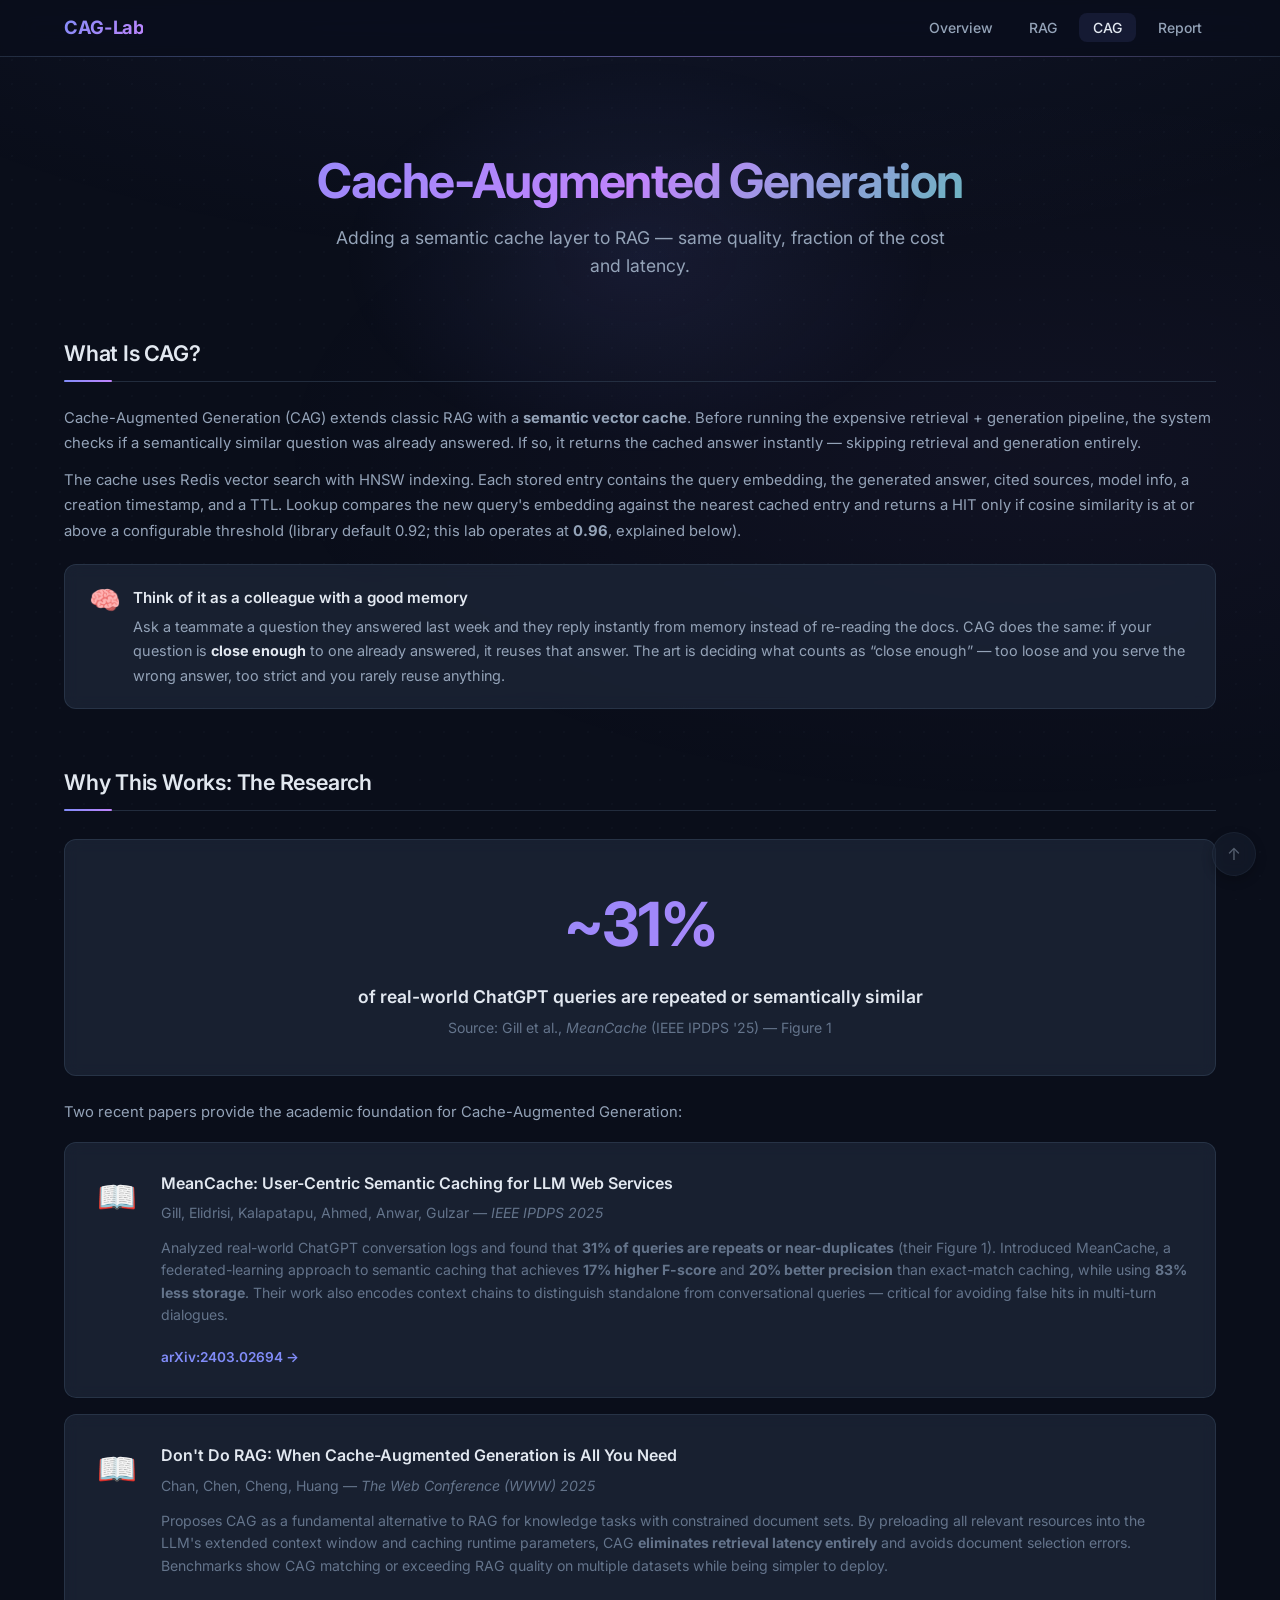
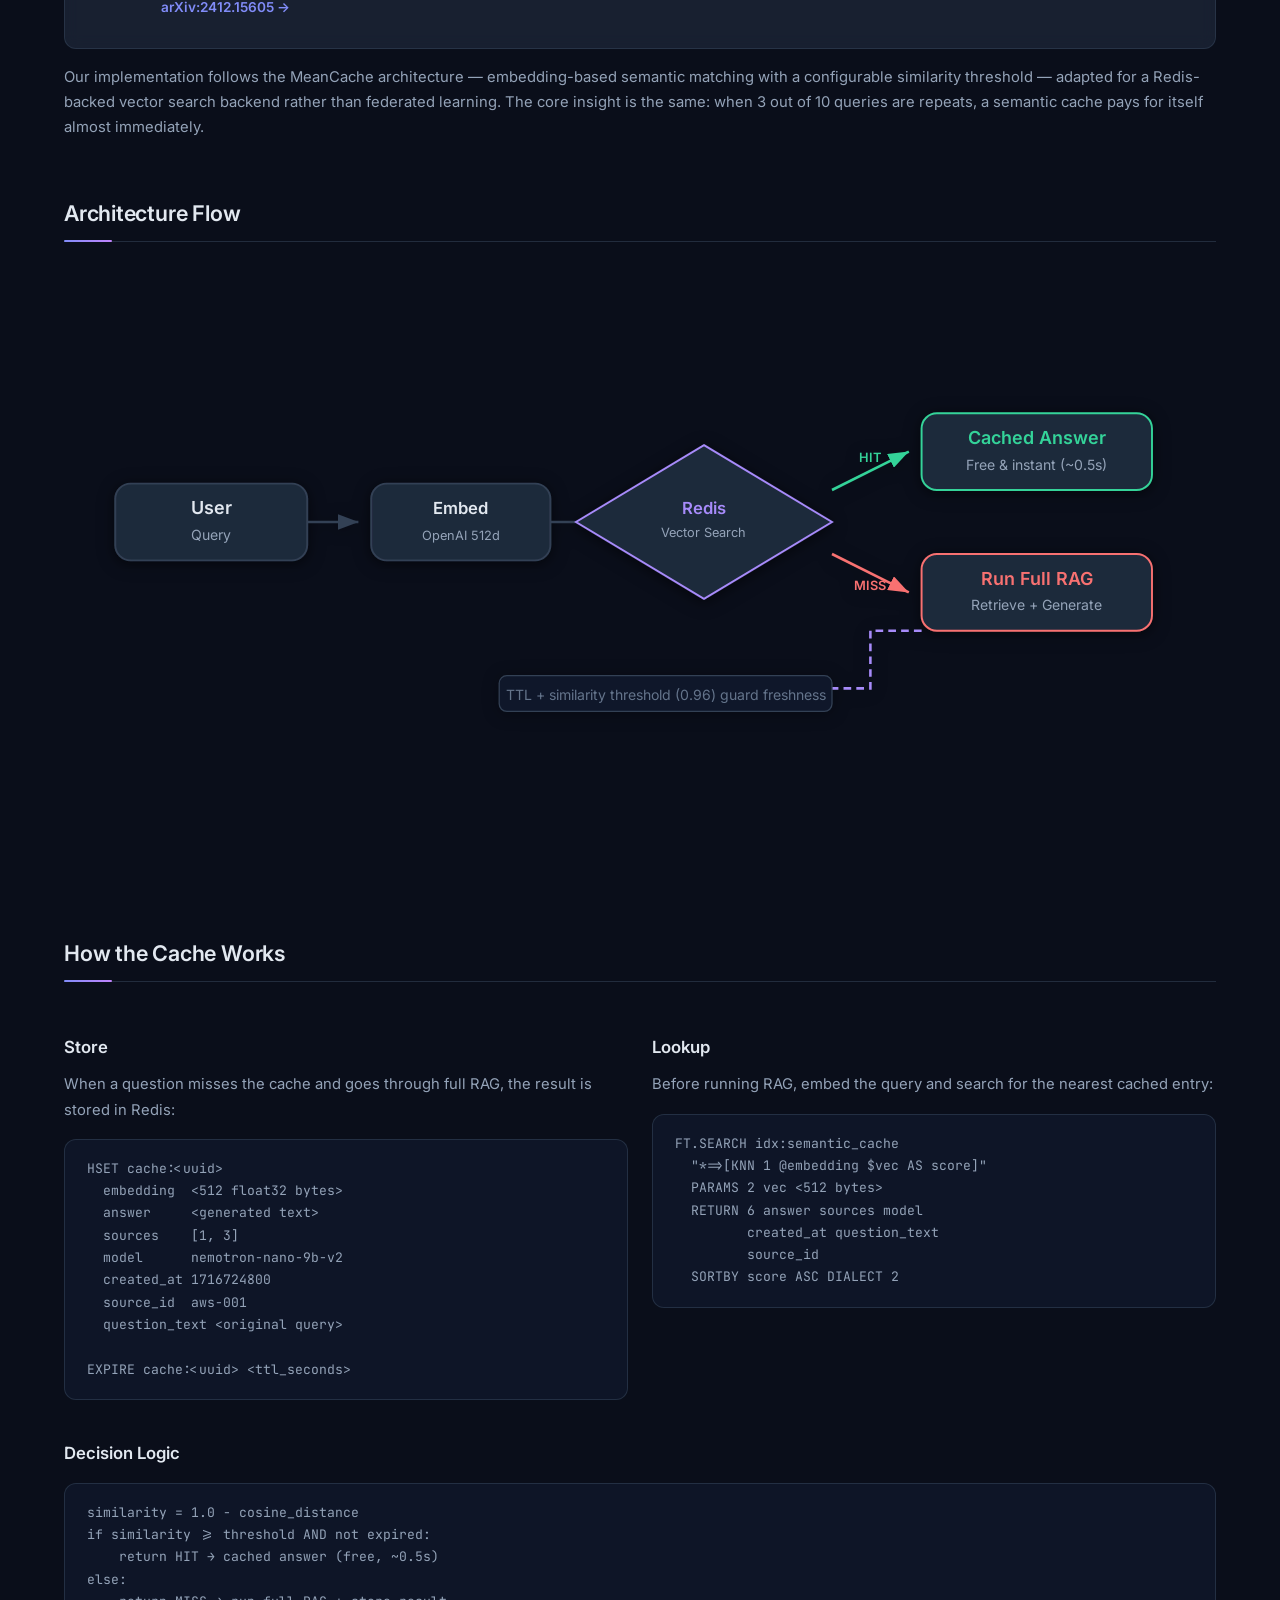
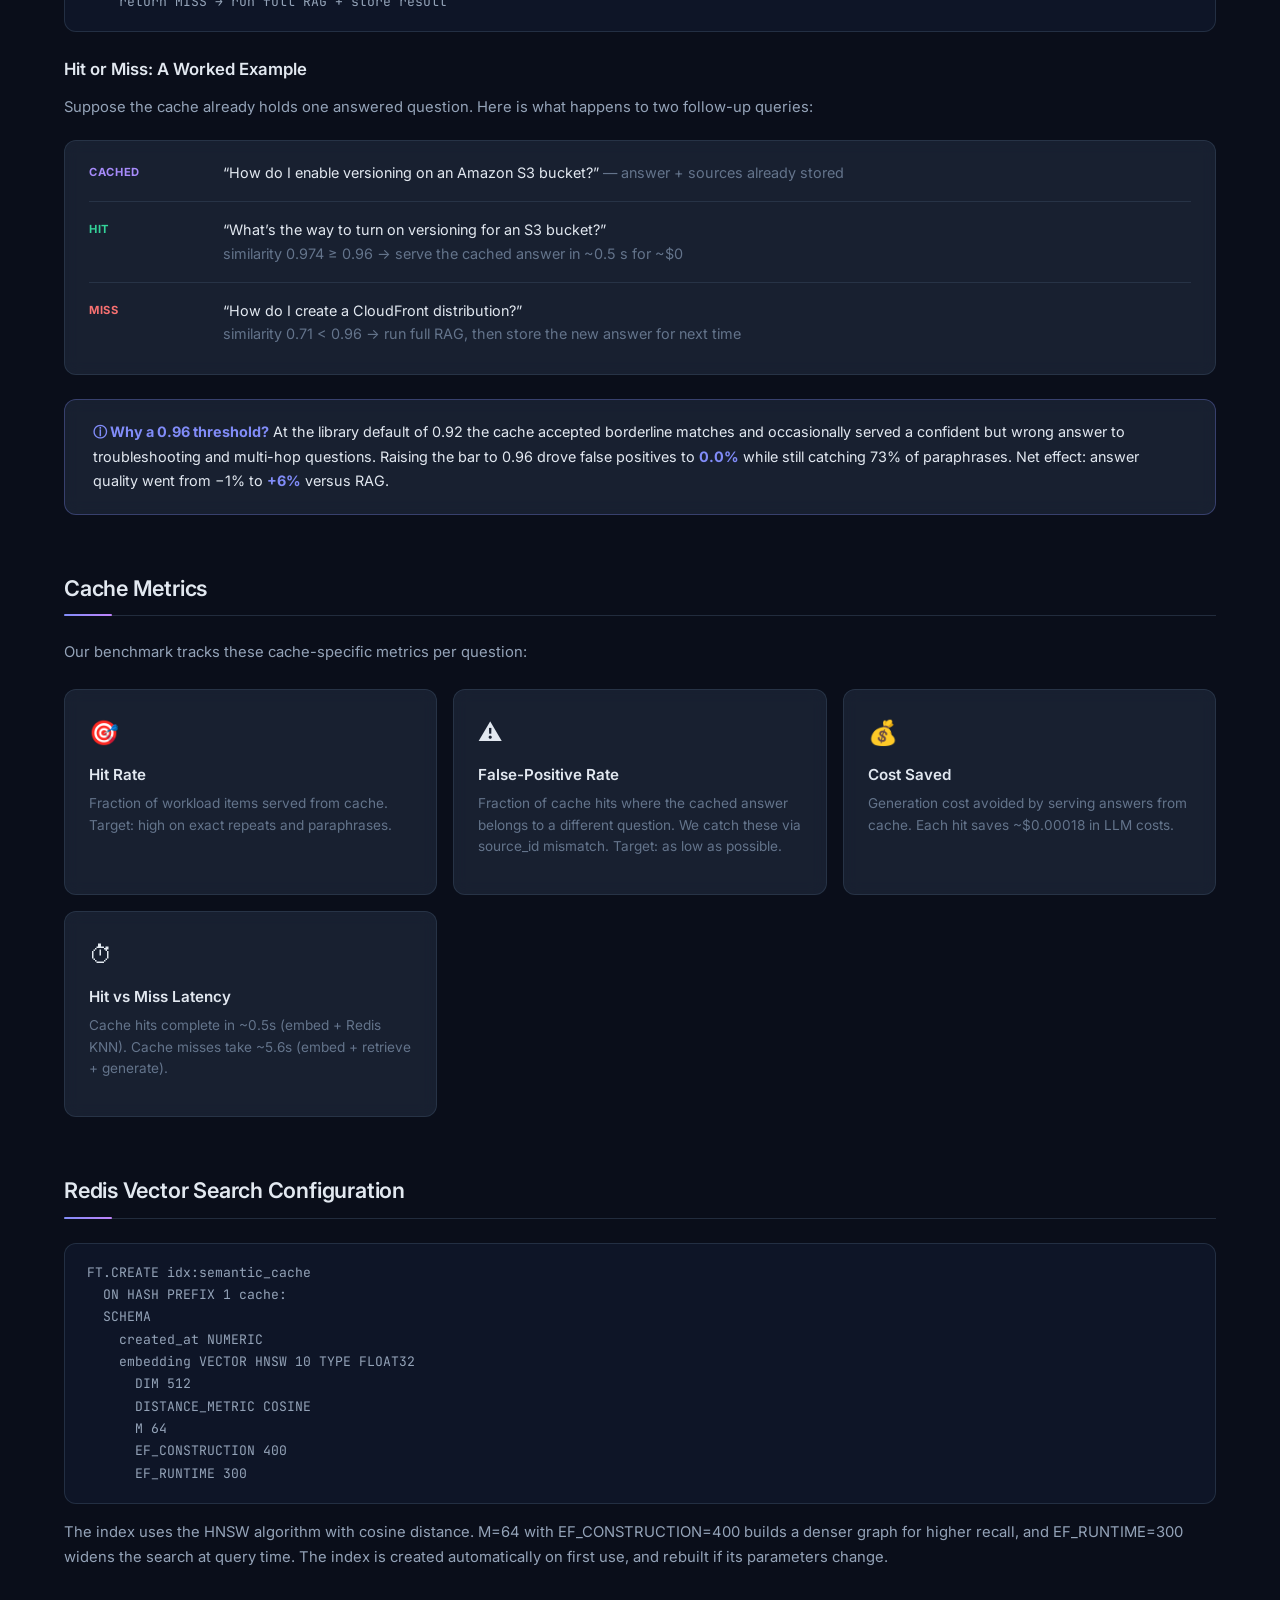
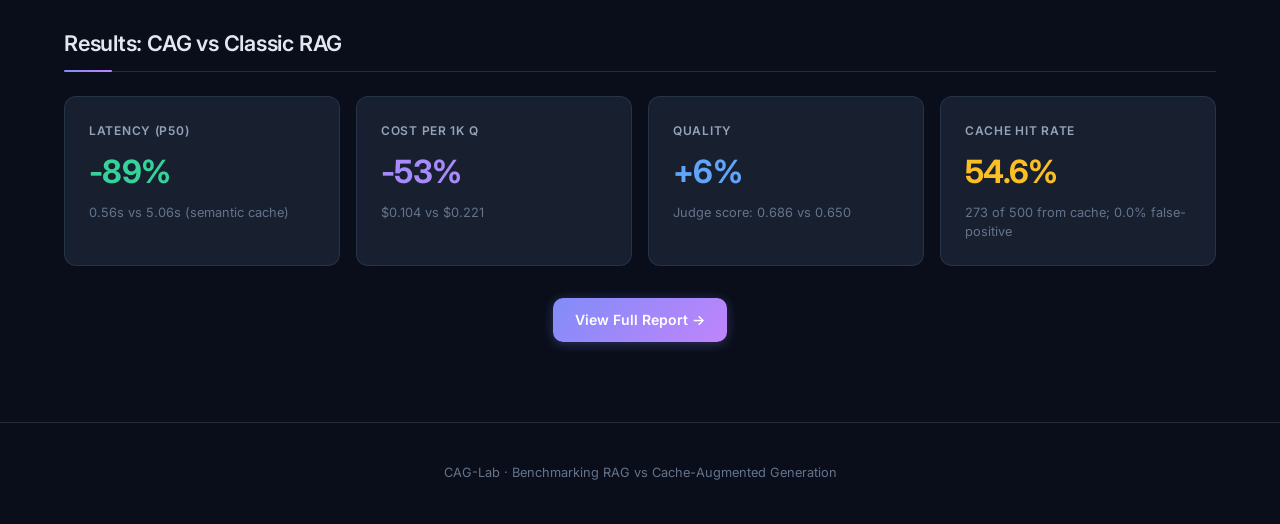
==== commit 8337bf5d: "feat: improve dashboard educational content, UX, and accessibility Add RAG-vs-CAG comparison, Key Co" ====
--- a/docs/cag.html
+++ b/docs/cag.html
@@ -3,25 +3,28 @@
 <head>
 <meta charset="UTF-8">
 <meta name="viewport" content="width=device-width, initial-scale=1.0">
+<meta name="description" content="How Cache-Augmented Generation works: a Redis semantic vector cache in front of RAG. Store, lookup, the similarity threshold, a HIT/MISS worked example, and benchmark results.">
 <title>CAG — Cache-Augmented Generation | CAG-Lab</title>
 <link href="https://fonts.googleapis.com/css2?family=Inter:wght@400;500;600;700&family=JetBrains+Mono:wght@400;500&display=swap" rel="stylesheet">
 <link rel="stylesheet" href="assets/style.css">
 </head>
 <body>
-
-<nav>
+<a class="skip-link" href="#main">Skip to content</a>
+<div class="scroll-progress" aria-hidden="true"></div>
+
+<nav id="top">
   <div class="nav-inner">
     <a href="index.html" class="nav-brand">CAG-Lab</a>
     <ul class="nav-links">
       <li><a href="index.html">Overview</a></li>
       <li><a href="rag.html">RAG</a></li>
-      <li><a href="cag.html" class="active">CAG</a></li>
+      <li><a href="cag.html" class="active" aria-current="page">CAG</a></li>
       <li><a href="report.html">Report</a></li>
     </ul>
   </div>
 </nav>
 
-<div class="container">
+<main class="container" id="main">
 
 <section class="hero">
   <h1>Cache-Augmented Generation</h1>
@@ -31,7 +34,15 @@
 <div class="section">
   <h2>What Is CAG?</h2>
   <p>Cache-Augmented Generation (CAG) extends classic RAG with a <strong>semantic vector cache</strong>. Before running the expensive retrieval + generation pipeline, the system checks if a semantically similar question was already answered. If so, it returns the cached answer instantly — skipping retrieval and generation entirely.</p>
-  <p>The cache uses Redis vector search with HNSW indexing. Each stored entry contains the query embedding, the generated answer, cited sources, model info, a creation timestamp, and a TTL. Lookup compares the new query's embedding against all cached entries and returns a HIT only if cosine similarity is at or above a configurable threshold (default: 0.92).</p>
+  <p>The cache uses Redis vector search with HNSW indexing. Each stored entry contains the query embedding, the generated answer, cited sources, model info, a creation timestamp, and a TTL. Lookup compares the new query's embedding against the nearest cached entry and returns a HIT only if cosine similarity is at or above a configurable threshold (library default 0.92; this lab operates at <strong>0.96</strong>, explained below).</p>
+
+  <div class="analogy">
+    <div class="analogy-icon">&#129504;</div>
+    <div>
+      <h4>Think of it as a colleague with a good memory</h4>
+      <p>Ask a teammate a question they answered last week and they reply instantly from memory instead of re-reading the docs. CAG does the same: if your question is <strong>close enough</strong> to one already answered, it reuses that answer. The art is deciding what counts as &ldquo;close enough&rdquo; — too loose and you serve the wrong answer, too strict and you rarely reuse anything.</p>
+    </div>
+  </div>
 </div>
 
 <div class="section">
@@ -71,7 +82,9 @@
 <div class="section">
   <h2>Architecture Flow</h2>
 
-  <svg class="diagram" viewBox="0 0 900 480" xmlns="http://www.w3.org/2000/svg">
+  <svg class="diagram" viewBox="0 0 900 480" xmlns="http://www.w3.org/2000/svg" role="img" aria-labelledby="cagDiagramTitle cagDiagramDesc">
+    <title id="cagDiagramTitle">Cache-Augmented Generation flow</title>
+    <desc id="cagDiagramDesc">The query is embedded and looked up in the Redis vector cache. On a HIT the cached answer is returned instantly. On a MISS the full RAG pipeline runs and the result is stored back in the cache for next time.</desc>
     <defs>
       <linearGradient id="g1" x1="0" y1="0" x2="1" y2="1"><stop offset="0%" stop-color="#818cf8"/><stop offset="100%" stop-color="#c084fc"/></linearGradient>
       <filter id="shadow"><feDropShadow dx="0" dy="2" stdDeviation="4" flood-opacity="0.3"/></filter>
@@ -123,7 +136,7 @@
 
     <!-- TTL label -->
     <rect x="340" y="320" width="260" height="28" rx="6" fill="#0f172a" stroke="#334155" stroke-width="1"/>
-    <text x="470" y="339" fill="#64748b" font-size="11" text-anchor="middle">TTL + similarity threshold (0.92) guard freshness</text>
+    <text x="470" y="339" fill="#64748b" font-size="11" text-anchor="middle">TTL + similarity threshold (0.96) guard freshness</text>
 
     <defs>
       <marker id="ag" markerWidth="8" markerHeight="6" refX="8" refY="3" orient="auto"><polygon points="0 0, 8 3, 0 6" fill="#34d399"/></marker>
@@ -169,6 +182,27 @@
     return HIT &rarr; cached answer (free, ~0.5s)
 else:
     return MISS &rarr; run full RAG + store result</pre>
+
+  <h3 style="margin-top:24px;">Hit or Miss: A Worked Example</h3>
+  <p>Suppose the cache already holds one answered question. Here is what happens to two follow-up queries:</p>
+  <div class="example">
+    <div class="example-row">
+      <div class="example-tag ctx">Cached</div>
+      <div class="example-body">&ldquo;How do I enable versioning on an Amazon S3 bucket?&rdquo; <span class="muted">&mdash; answer + sources already stored</span></div>
+    </div>
+    <div class="example-row">
+      <div class="example-tag a">Hit</div>
+      <div class="example-body">&ldquo;What&rsquo;s the way to turn on versioning for an S3 bucket?&rdquo;<br><span class="muted">similarity 0.974 &ge; 0.96 &rarr; serve the cached answer in ~0.5 s for ~$0</span></div>
+    </div>
+    <div class="example-row">
+      <div class="example-tag miss">Miss</div>
+      <div class="example-body">&ldquo;How do I create a CloudFront distribution?&rdquo;<br><span class="muted">similarity 0.71 &lt; 0.96 &rarr; run full RAG, then store the new answer for next time</span></div>
+    </div>
+  </div>
+
+  <div class="notice">
+    <strong>&#9432; Why a 0.96 threshold?</strong> At the library default of 0.92 the cache accepted borderline matches and occasionally served a confident but wrong answer to troubleshooting and multi-hop questions. Raising the bar to 0.96 drove false positives to <strong>0.0%</strong> while still catching 73% of paraphrases. Net effect: answer quality went from &minus;1% to <strong>+6%</strong> versus RAG.
+  </div>
 </div>
 
 <div class="section">
@@ -205,12 +239,13 @@
   ON HASH PREFIX 1 cache:
   SCHEMA
     created_at NUMERIC
-    embedding VECTOR HNSW 6 TYPE FLOAT32
+    embedding VECTOR HNSW 10 TYPE FLOAT32
       DIM 512
       DISTANCE_METRIC COSINE
-      M 16
-      EF_CONSTRUCTION 200</pre>
-  <p style="margin-top:12px;">The index uses the HNSW algorithm with cosine distance. M=16 and EF_CONSTRUCTION=200 provide a good balance of recall and build speed. The index is created automatically on first use if it doesn't exist.</p>
+      M 64
+      EF_CONSTRUCTION 400
+      EF_RUNTIME 300</pre>
+  <p style="margin-top:12px;">The index uses the HNSW algorithm with cosine distance. M=64 with EF_CONSTRUCTION=400 builds a denser graph for higher recall, and EF_RUNTIME=300 widens the search at query time. The index is created automatically on first use, and rebuilt if its parameters change.</p>
 </div>
 
 <div class="section">
@@ -242,7 +277,9 @@
   </p>
 </div>
 
-</div>
+</main>
+
+<a href="#top" class="to-top" aria-label="Back to top">&#8593;</a>
 
 <footer>
   CAG-Lab &middot; Benchmarking RAG vs Cache-Augmented Generation
--- a/docs/assets/style.css
+++ b/docs/assets/style.css
@@ -426,6 +426,32 @@
 .step p { font-size: 0.76rem; color: var(--dim); line-height: 1.5; }
 .step-arrow { color: var(--accent-1); font-size: 1.3rem; font-weight: 700; opacity: 0.7; }
 
+/* Vertical variant: stacked badge-left / text-right rows joined by down arrows */
+.step-flow.vertical {
+  flex-direction: column;
+  align-items: stretch;
+  gap: 0;
+  max-width: 640px;
+  margin-left: auto;
+  margin-right: auto;
+}
+.step-flow.vertical .step {
+  width: 100%;
+  min-width: 0;
+  display: grid;
+  grid-template-columns: auto 1fr;
+  grid-template-areas: "num title" "num desc";
+  column-gap: 18px;
+  row-gap: 2px;
+  align-items: center;
+  text-align: left;
+  padding: 18px 24px;
+}
+.step-flow.vertical .step .step-num { grid-area: num; margin: 0; align-self: center; }
+.step-flow.vertical .step h4 { grid-area: title; margin: 0; }
+.step-flow.vertical .step p { grid-area: desc; margin: 0; }
+.step-flow.vertical .step-arrow { align-self: center; transform: rotate(90deg); margin: 8px 0; font-size: 1.2rem; }
+
 @media(max-width:768px) {
   .step-flow { flex-direction: column; }
   .step-arrow { transform: rotate(90deg); }
@@ -517,3 +543,127 @@
 .dim { color: var(--red); }
 .table-compare td:first-child { color: var(--muted); width: 40%; }
 .table-compare td:nth-child(2), .table-compare td:nth-child(3) { font-weight: 600; }
+.lead { font-size: 1.02rem; color: var(--muted); }
+.center { text-align: center; }
+
+/* ─── ACCESSIBILITY ─── */
+.skip-link {
+  position: absolute; left: 12px; top: -64px; z-index: 300;
+  background: var(--accent-1); color: #0a0e1a;
+  padding: 10px 16px; border-radius: 8px;
+  font-weight: 600; font-size: 0.85rem;
+  transition: top .2s ease;
+}
+.skip-link:focus { top: 12px; color: #0a0e1a; outline: none; }
+
+:focus-visible {
+  outline: 2px solid var(--accent-1);
+  outline-offset: 2px;
+  border-radius: 4px;
+}
+
+@media (prefers-reduced-motion: reduce) {
+  html { scroll-behavior: auto; }
+  *, *::before, *::after {
+    animation-duration: .01ms !important;
+    animation-iteration-count: 1 !important;
+    transition-duration: .01ms !important;
+  }
+}
+
+/* ─── SCROLL PROGRESS (progressive enhancement, no JS) ─── */
+.scroll-progress {
+  position: fixed; top: 0; left: 0; right: 0; height: 3px;
+  transform: scaleX(0); transform-origin: 0 50%;
+  background: linear-gradient(90deg, var(--accent-1), var(--accent-2));
+  z-index: 200;
+}
+@supports (animation-timeline: scroll()) {
+  .scroll-progress {
+    animation: grow-progress linear;
+    animation-timeline: scroll(root block);
+  }
+}
+@keyframes grow-progress { from { transform: scaleX(0); } to { transform: scaleX(1); } }
+
+/* ─── BACK TO TOP ─── */
+.to-top {
+  position: fixed; bottom: 24px; right: 24px; z-index: 150;
+  width: 44px; height: 44px; border-radius: 50%;
+  display: inline-flex; align-items: center; justify-content: center;
+  background: var(--surface); backdrop-filter: blur(8px);
+  border: 1px solid var(--border); color: var(--muted);
+  font-size: 1.05rem; text-decoration: none;
+  box-shadow: var(--shadow-md); opacity: 0.55;
+  transition: opacity .2s ease, transform .2s ease, border-color .2s ease, color .2s ease;
+}
+.to-top:hover {
+  opacity: 1; color: var(--text);
+  border-color: var(--border-hover);
+  transform: translateY(-2px);
+}
+
+/* ─── ANALOGY / INTUITION CALLOUT ─── */
+.analogy {
+  display: flex; gap: 16px; align-items: flex-start;
+  background: var(--surface); backdrop-filter: blur(8px);
+  border: 1px solid var(--border); border-radius: var(--radius);
+  padding: 20px 24px; margin: 20px 0; line-height: 1.7;
+  transition: border-color .25s ease;
+}
+.analogy:hover { border-color: var(--border-hover); }
+.analogy .analogy-icon { font-size: 1.6rem; line-height: 1.2; min-width: 28px; text-align: center; }
+.analogy h4 { color: var(--text); font-size: 0.95rem; margin-bottom: 4px; font-weight: 600; }
+.analogy p { color: var(--muted); font-size: 0.9rem; margin: 0; }
+.analogy strong { color: var(--text); }
+
+/* ─── WORKED EXAMPLE ─── */
+.example {
+  background: var(--surface); backdrop-filter: blur(8px);
+  border: 1px solid var(--border); border-radius: var(--radius);
+  padding: 4px 24px 12px; margin: 20px 0;
+}
+.example-row {
+  display: grid; grid-template-columns: 116px 1fr; gap: 18px;
+  align-items: start; padding: 16px 0;
+  border-top: 1px solid var(--border);
+}
+.example-row:first-of-type { border-top: none; }
+.example-tag {
+  font-size: 0.7rem; text-transform: uppercase; letter-spacing: 0.06em;
+  font-weight: 700; color: var(--muted); padding-top: 3px;
+}
+.example-tag.q { color: var(--blue); }
+.example-tag.ctx { color: var(--purple); }
+.example-tag.a { color: var(--green); }
+.example-tag.miss { color: var(--red); }
+.example-body { font-size: 0.9rem; color: var(--text); line-height: 1.65; }
+.example-body .muted { color: var(--dim); }
+.example-body code { font-size: 0.8em; }
+@media (max-width: 640px) {
+  .example-row { grid-template-columns: 1fr; gap: 6px; }
+}
+
+/* ─── GLOSSARY ─── */
+.glossary {
+  display: grid; grid-template-columns: repeat(auto-fit, minmax(280px, 1fr));
+  gap: 14px; margin: 20px 0;
+}
+.glossary .term {
+  background: var(--surface); backdrop-filter: blur(8px);
+  border: 1px solid var(--border); border-radius: var(--radius);
+  padding: 18px 20px; transition: border-color .25s ease, transform .25s ease;
+}
+.glossary .term:hover { border-color: var(--border-hover); transform: translateY(-2px); }
+.glossary dt { color: var(--text); font-weight: 600; font-size: 0.92rem; margin-bottom: 5px; }
+.glossary dt .mono {
+  font-family: 'JetBrains Mono', monospace; font-size: 0.76rem;
+  color: var(--accent-1); margin-left: 6px; font-weight: 500;
+}
+.glossary dd { color: var(--dim); font-size: 0.84rem; line-height: 1.6; margin: 0; }
+
+/* ─── SMALL-SCREEN NAV ─── */
+@media (max-width: 520px) {
+  .nav-inner { flex-wrap: wrap; height: auto; padding-top: 10px; padding-bottom: 10px; gap: 8px 16px; }
+  .nav-links { margin-left: 0; width: 100%; justify-content: space-between; gap: 4px; }
+}
